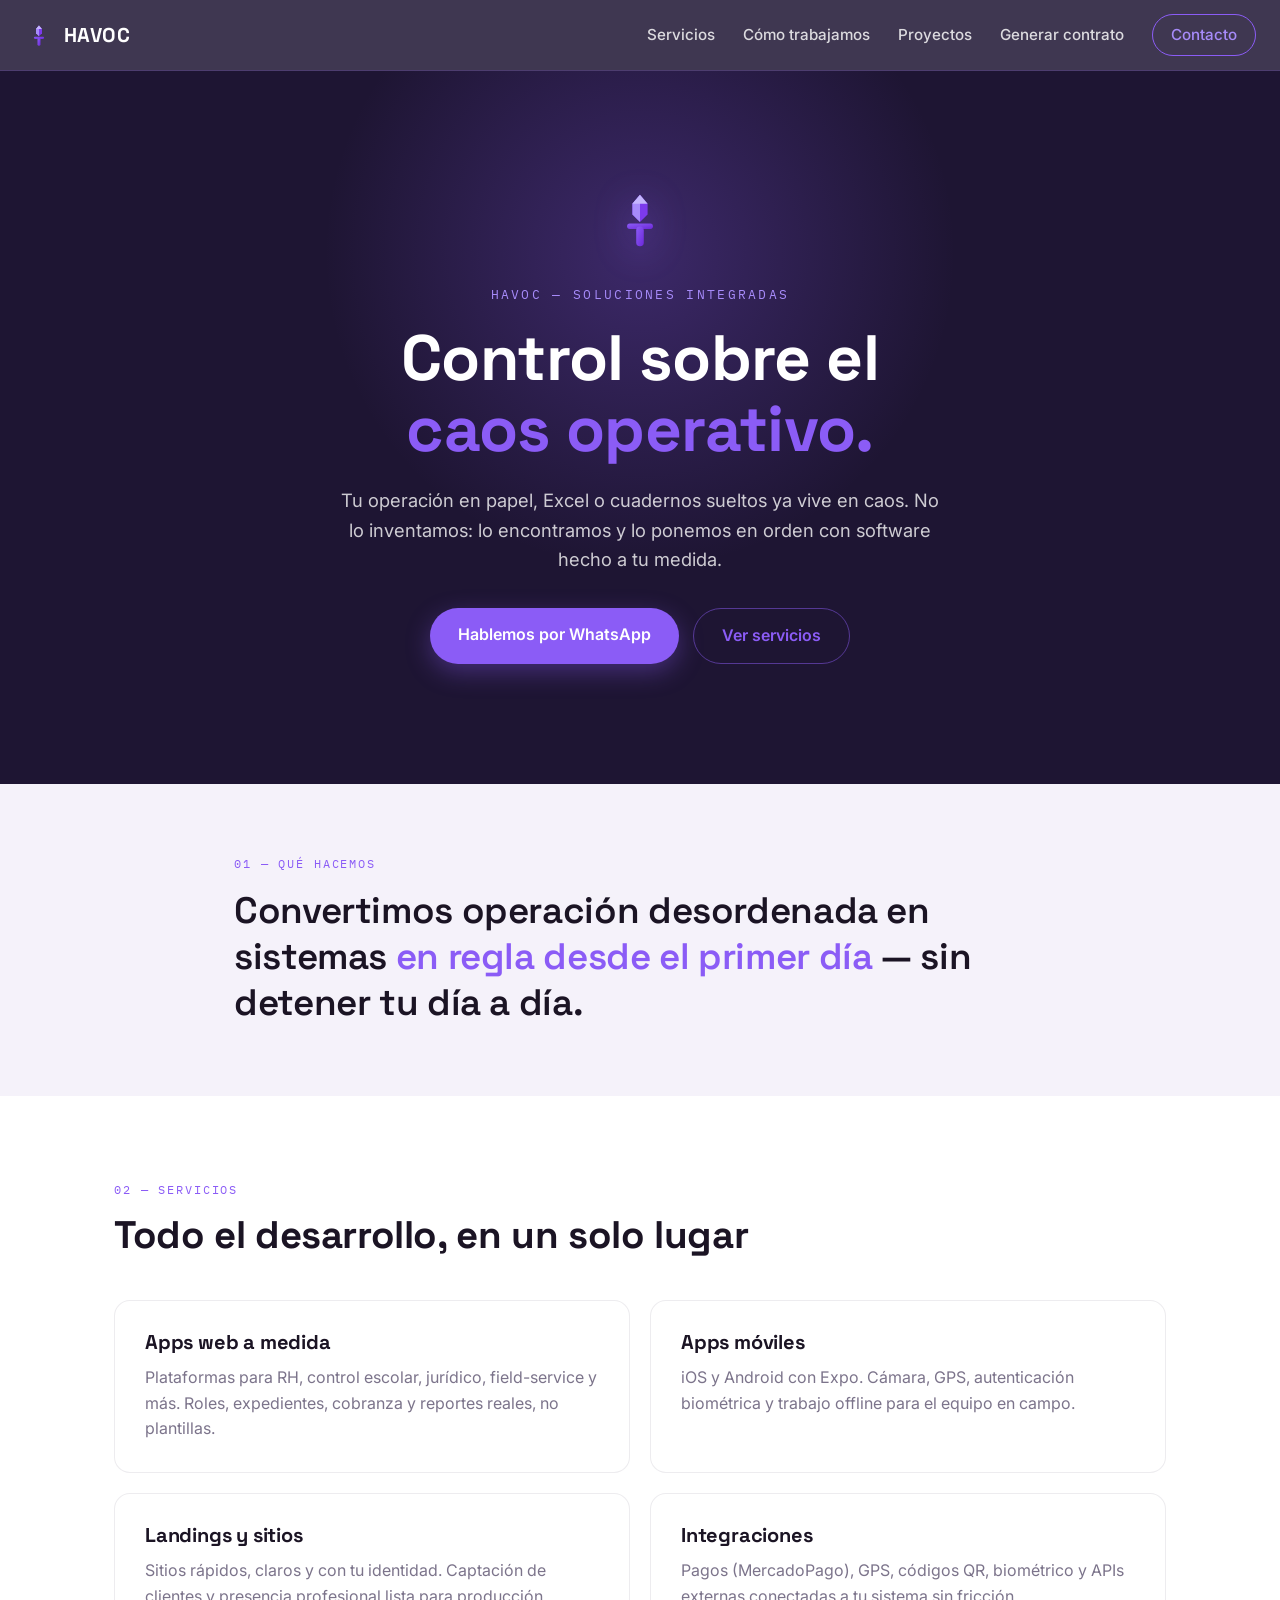
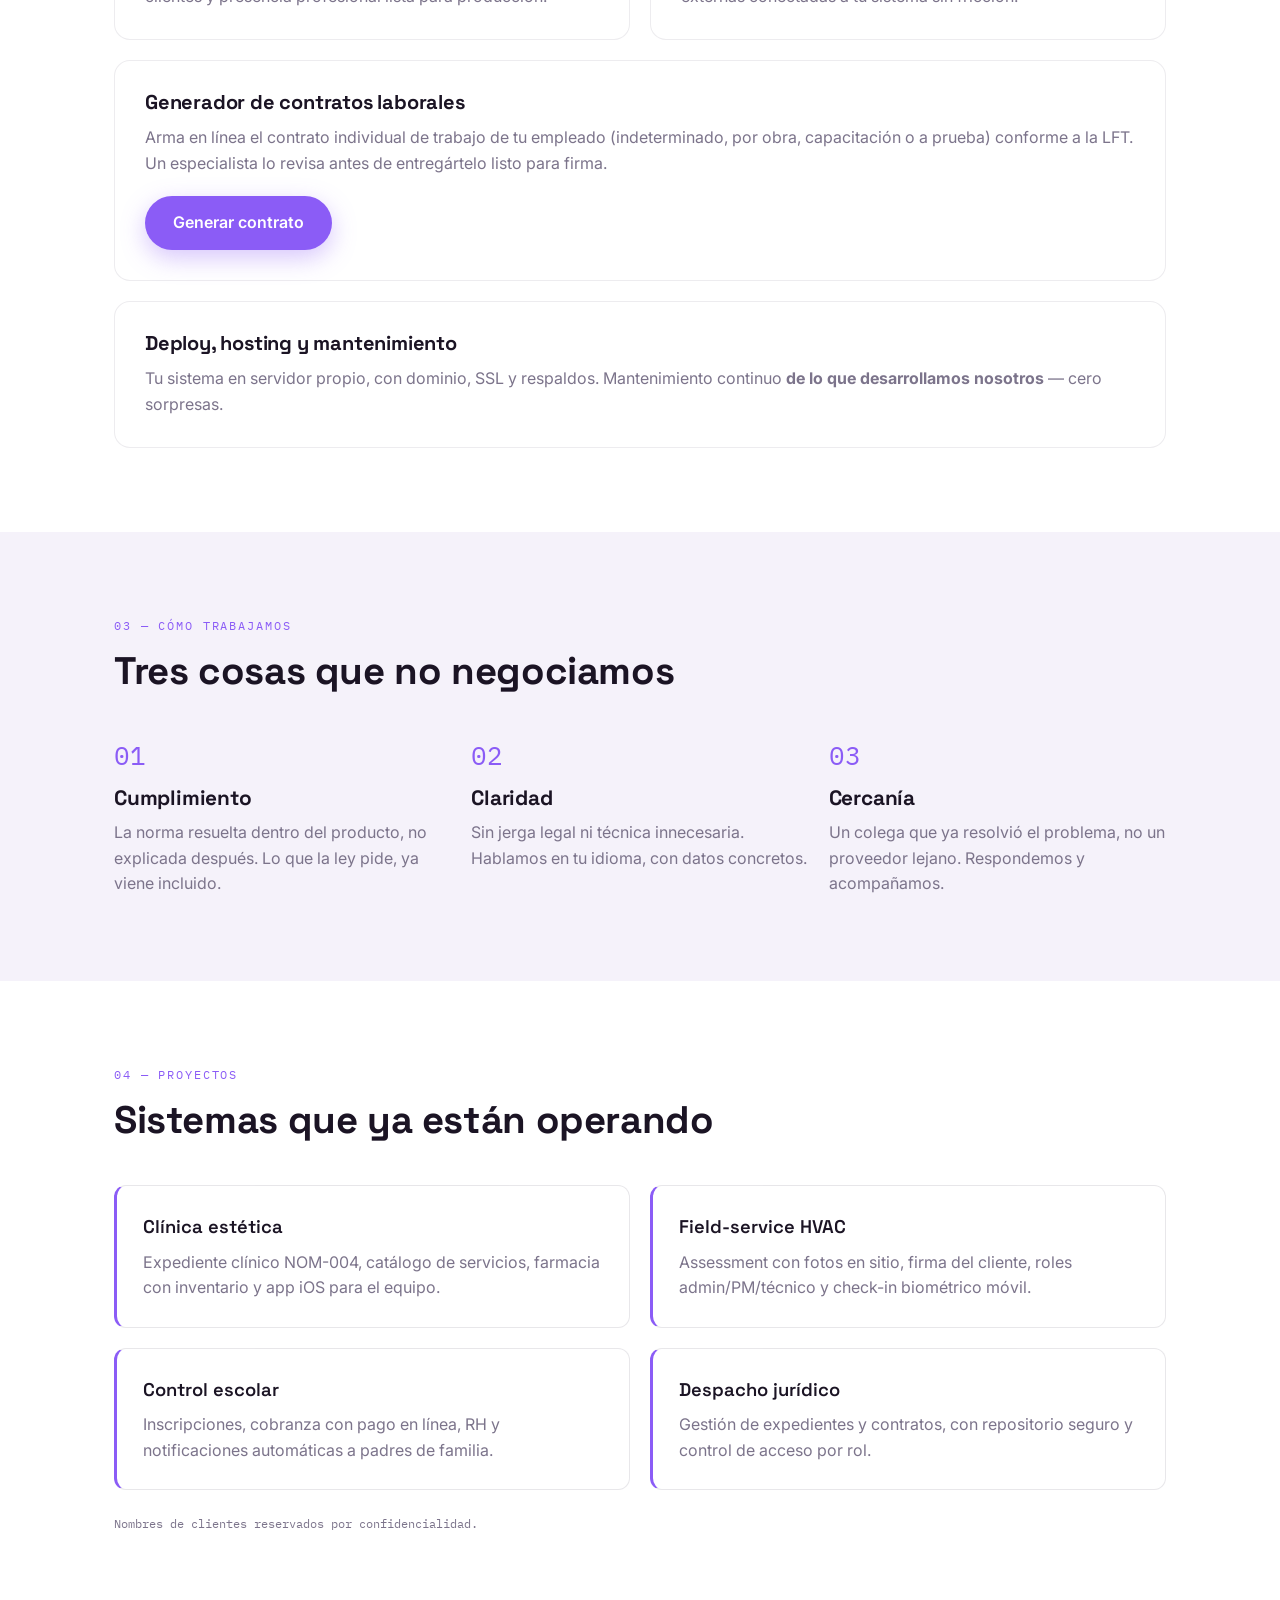
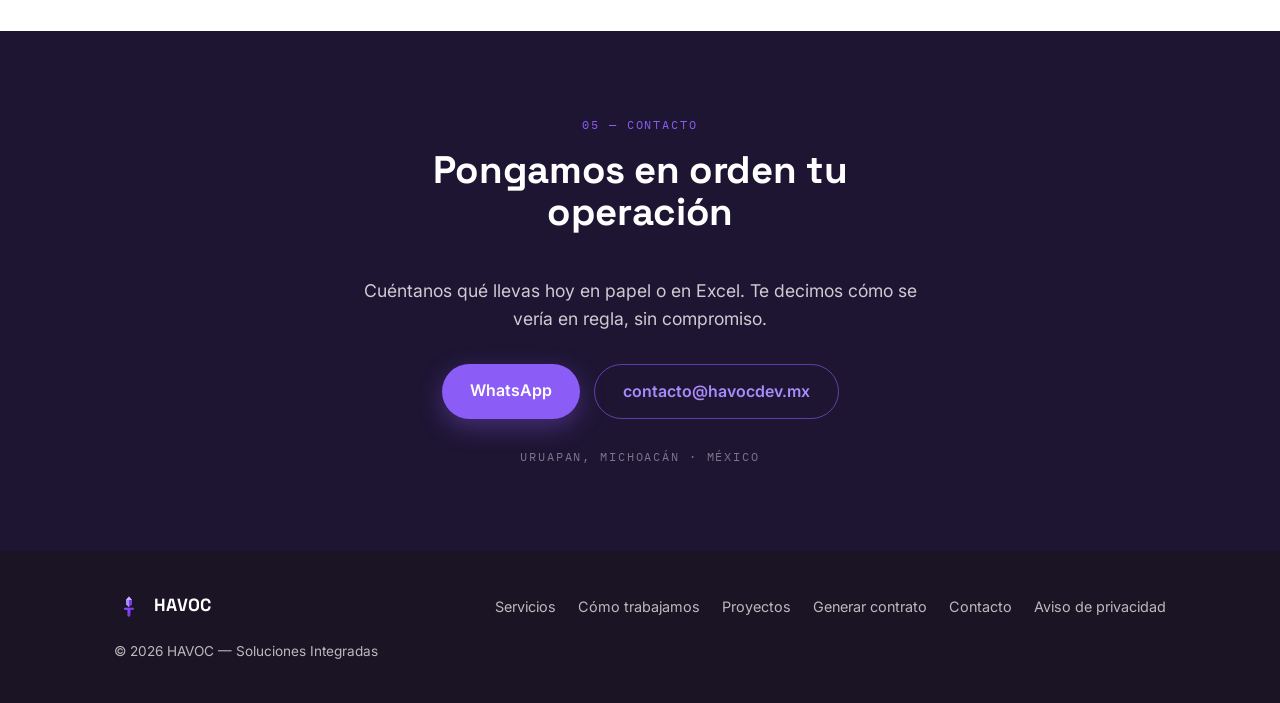
==== index.html @ ed895cab "Aviso de privacidad (borrador, sin publicar) Co-Authored-By: Claude Opus 5.5 <noreply@anthropic.com>" ====
<!DOCTYPE html>
<html lang="es">
<head>
  <meta charset="UTF-8">
  <meta name="viewport" content="width=device-width, initial-scale=1.0">
  <title>HAVOC — Soluciones Integradas | Desarrollo de software a medida</title>
  <meta name="description" content="HAVOC pone en orden tu operación: apps web y móviles a medida, integraciones y hosting. Control sobre el caos operativo. Uruapan, Michoacán.">

  <link rel="icon" type="image/svg+xml" href="favicon.svg">

  <!-- Open Graph / WhatsApp -->
  <meta property="og:type" content="website">
  <meta property="og:title" content="HAVOC — Soluciones Integradas">
  <meta property="og:description" content="Control sobre el caos operativo. Desarrollo de software a medida: web, móvil, integraciones y hosting.">
  <meta property="og:url" content="https://havocdev.mx">
  <meta property="og:image" content="https://havocdev.mx/og.png">
  <meta name="theme-color" content="#1E1533">

  <link rel="preconnect" href="https://fonts.googleapis.com">
  <link rel="preconnect" href="https://fonts.gstatic.com" crossorigin>
  <link href="https://fonts.googleapis.com/css2?family=Space+Grotesk:wght@600;700&family=Inter:wght@400;500;600;700&family=IBM+Plex+Mono:wght@400;500&display=swap" rel="stylesheet">

  <link rel="stylesheet" href="styles.css?v=2">
</head>
<body>

  <!-- baculo reutilizable -->
  <svg width="0" height="0" style="position:absolute" aria-hidden="true">
    <defs>
      <linearGradient id="g-shaft" x1="0" y1="0" x2="1" y2="1">
        <stop offset="0" stop-color="#8B5CF6"/>
        <stop offset="1" stop-color="#6D28D9"/>
      </linearGradient>
      <symbol id="baculo" viewBox="0 0 100 100">
        <polygon points="50,18 40,30 40,44 50,54 60,44 60,30" fill="#7C3AED"/>
        <polygon points="50,18 40,30 40,44 50,54" fill="#A78BFA"/>
        <polygon points="50,18 40,30 60,30" fill="#C4B5FD"/>
        <rect x="33" y="56" width="34" height="7" rx="3.5" fill="url(#g-shaft)"/>
        <rect x="45" y="60" width="10" height="26" rx="5" fill="url(#g-shaft)"/>
      </symbol>
    </defs>
  </svg>

  <header class="nav" id="top">
    <a class="brand" href="#top" aria-label="HAVOC inicio">
      <svg class="brand-mark" viewBox="0 0 100 100" aria-hidden="true"><use href="#baculo"/></svg>
      <span class="brand-name">HAVOC</span>
    </a>
    <nav class="nav-links" id="menu">
      <a href="#servicios">Servicios</a>
      <a href="#trabajo">Cómo trabajamos</a>
      <a href="#proyectos">Proyectos</a>
      <a href="/contratos/">Generar contrato</a>
      <a class="nav-cta" href="#contacto">Contacto</a>
    </nav>
    <button class="nav-toggle" aria-label="Abrir menú" aria-expanded="false" aria-controls="menu">
      <span></span><span></span><span></span>
    </button>
  </header>

  <main>

    <!-- HERO -->
    <section class="hero">
      <div class="hero-glow" aria-hidden="true"></div>
      <div class="hero-inner">
        <svg class="hero-mark" viewBox="0 0 100 100" aria-hidden="true"><use href="#baculo"/></svg>
        <p class="eyebrow">HAVOC — Soluciones Integradas</p>
        <h1>Control sobre el<br><span class="accent">caos operativo.</span></h1>
        <p class="lead">Tu operación en papel, Excel o cuadernos sueltos ya vive en caos.
          No lo inventamos: lo encontramos y lo ponemos en orden con software hecho a tu medida.</p>
        <div class="hero-actions">
          <a class="btn btn-primary" href="#contacto">Hablemos por WhatsApp</a>
          <a class="btn btn-ghost" href="#servicios">Ver servicios</a>
        </div>
      </div>
    </section>

    <!-- QUE HACEMOS / POSICIONAMIENTO -->
    <section class="band">
      <div class="wrap band-lead">
        <p class="mono-label">01 — Qué hacemos</p>
        <p class="big-statement">Convertimos operación desordenada en sistemas <span class="accent">en regla desde el primer día</span> — sin detener tu día a día.</p>
      </div>
    </section>

    <!-- SERVICIOS -->
    <section class="section" id="servicios">
      <div class="wrap">
        <p class="mono-label">02 — Servicios</p>
        <h2 class="section-title">Todo el desarrollo, en un solo lugar</h2>
        <div class="grid grid-services">

          <article class="card">
            <h3>Apps web a medida</h3>
            <p>Plataformas para RH, control escolar, jurídico, field-service y más. Roles, expedientes, cobranza y reportes reales, no plantillas.</p>
          </article>

          <article class="card">
            <h3>Apps móviles</h3>
            <p>iOS y Android con Expo. Cámara, GPS, autenticación biométrica y trabajo offline para el equipo en campo.</p>
          </article>

          <article class="card">
            <h3>Landings y sitios</h3>
            <p>Sitios rápidos, claros y con tu identidad. Captación de clientes y presencia profesional lista para producción.</p>
          </article>

          <article class="card">
            <h3>Integraciones</h3>
            <p>Pagos (MercadoPago), GPS, códigos QR, biométrico y APIs externas conectadas a tu sistema sin fricción.</p>
          </article>

          <article class="card card-wide">
            <h3>Generador de contratos laborales</h3>
            <p>Arma en línea el contrato individual de trabajo de tu empleado (indeterminado, por obra, capacitación o a prueba) conforme a la LFT. Un especialista lo revisa antes de entregártelo listo para firma.</p>
            <a class="btn btn-primary card-btn" href="/contratos/">Generar contrato</a>
          </article>

          <article class="card card-wide">
            <h3>Deploy, hosting y mantenimiento</h3>
            <p>Tu sistema en servidor propio, con dominio, SSL y respaldos. Mantenimiento continuo <strong>de lo que desarrollamos nosotros</strong> — cero sorpresas.</p>
          </article>

        </div>
      </div>
    </section>

    <!-- COMO TRABAJAMOS -->
    <section class="section section-alt" id="trabajo">
      <div class="wrap">
        <p class="mono-label">03 — Cómo trabajamos</p>
        <h2 class="section-title">Tres cosas que no negociamos</h2>
        <div class="grid grid-values">

          <div class="value">
            <span class="value-num">01</span>
            <h3>Cumplimiento</h3>
            <p>La norma resuelta dentro del producto, no explicada después. Lo que la ley pide, ya viene incluido.</p>
          </div>

          <div class="value">
            <span class="value-num">02</span>
            <h3>Claridad</h3>
            <p>Sin jerga legal ni técnica innecesaria. Hablamos en tu idioma, con datos concretos.</p>
          </div>

          <div class="value">
            <span class="value-num">03</span>
            <h3>Cercanía</h3>
            <p>Un colega que ya resolvió el problema, no un proveedor lejano. Respondemos y acompañamos.</p>
          </div>

        </div>
      </div>
    </section>

    <!-- PROYECTOS -->
    <section class="section" id="proyectos">
      <div class="wrap">
        <p class="mono-label">04 — Proyectos</p>
        <h2 class="section-title">Sistemas que ya están operando</h2>
        <div class="grid grid-projects">

          <article class="project">
            <p class="project-sector">Clínica estética</p>
            <p class="project-desc">Expediente clínico NOM-004, catálogo de servicios, farmacia con inventario y app iOS para el equipo.</p>
          </article>

          <article class="project">
            <p class="project-sector">Field-service HVAC</p>
            <p class="project-desc">Assessment con fotos en sitio, firma del cliente, roles admin/PM/técnico y check-in biométrico móvil.</p>
          </article>

          <article class="project">
            <p class="project-sector">Control escolar</p>
            <p class="project-desc">Inscripciones, cobranza con pago en línea, RH y notificaciones automáticas a padres de familia.</p>
          </article>

          <article class="project">
            <p class="project-sector">Despacho jurídico</p>
            <p class="project-desc">Gestión de expedientes y contratos, con repositorio seguro y control de acceso por rol.</p>
          </article>

        </div>
        <p class="projects-note">Nombres de clientes reservados por confidencialidad.</p>
      </div>
    </section>

    <!-- CONTACTO -->
    <section class="section section-contact" id="contacto">
      <div class="wrap contact-inner">
        <p class="mono-label">05 — Contacto</p>
        <h2 class="section-title">Pongamos en orden tu operación</h2>
        <p class="contact-lead">Cuéntanos qué llevas hoy en papel o en Excel. Te decimos cómo se vería en regla, sin compromiso.</p>
        <div class="contact-actions">
          <a class="btn btn-primary" href="https://wa.me/524521741368?text=Hola%20HAVOC%2C%20quiero%20informaci%C3%B3n%20sobre%20un%20desarrollo" target="_blank" rel="noopener">WhatsApp</a>
          <a class="btn btn-ghost" href="mailto:contacto@havocdev.mx">contacto@havocdev.mx</a>
        </div>
        <p class="contact-loc mono-label">Uruapan, Michoacán · México</p>
      </div>
    </section>

  </main>

  <footer class="footer">
    <div class="wrap footer-inner">
      <a class="brand" href="#top" aria-label="HAVOC inicio">
        <svg class="brand-mark" viewBox="0 0 100 100" aria-hidden="true"><use href="#baculo"/></svg>
        <span class="brand-name">HAVOC</span>
      </a>
      <nav class="footer-links">
        <a href="#servicios">Servicios</a>
        <a href="#trabajo">Cómo trabajamos</a>
        <a href="#proyectos">Proyectos</a>
        <a href="/contratos/">Generar contrato</a>
        <a href="#contacto">Contacto</a>
        <a href="aviso-privacidad.html">Aviso de privacidad</a>
      </nav>
      <p class="footer-legal">© 2026 HAVOC — Soluciones Integradas</p>
    </div>
  </footer>

  <script src="main.js"></script>
</body>
</html>
---- styles.css ----
/* HAVOC landing — paleta y tipos del manual de marca v2 */
:root {
  --ciruela: #1E1533;
  --violeta: #8B5CF6;
  --violeta-hi: #A78BFA;
  --violeta-deep: #5B21B6;
  --tinta: #1B1424;
  --gris: #7C748B;
  --niebla: #F5F2FA;
  --blanco: #FFFFFF;
  --max: 1100px;
}

* { box-sizing: border-box; }

html { scroll-behavior: smooth; }

body {
  margin: 0;
  font-family: "Inter", system-ui, sans-serif;
  color: var(--tinta);
  background: var(--blanco);
  line-height: 1.6;
  -webkit-font-smoothing: antialiased;
}

h1, h2, h3, .brand-name {
  font-family: "Space Grotesk", "Inter", sans-serif;
  font-weight: 700;
  line-height: 1.1;
  letter-spacing: -0.01em;
}

.accent { color: var(--violeta); }

.wrap { max-width: var(--max); margin: 0 auto; padding: 0 24px; }

.mono-label {
  font-family: "IBM Plex Mono", monospace;
  font-size: 0.78rem;
  letter-spacing: 0.15em;
  text-transform: uppercase;
  color: var(--violeta);
  margin: 0 0 14px;
}

/* ---------- NAV ---------- */
.nav {
  position: sticky;
  top: 0;
  z-index: 50;
  display: flex;
  align-items: center;
  justify-content: space-between;
  padding: 14px 24px;
  background: rgba(30, 21, 51, 0.85);
  backdrop-filter: blur(10px);
  border-bottom: 1px solid rgba(139, 92, 246, 0.18);
}
.brand { display: flex; align-items: center; gap: 10px; text-decoration: none; }
.brand-mark { width: 30px; height: 30px; }
.brand-name { color: var(--blanco); font-size: 1.25rem; letter-spacing: 0.02em; }

.nav-links { display: flex; align-items: center; gap: 28px; }
.nav-links a {
  color: rgba(255, 255, 255, 0.82);
  text-decoration: none;
  font-size: 0.95rem;
  font-weight: 500;
  transition: color 0.15s;
}
.nav-links a:hover { color: var(--blanco); }
.nav-cta {
  padding: 8px 18px;
  border: 1px solid var(--violeta);
  border-radius: 999px;
  color: var(--violeta-hi) !important;
}
.nav-cta:hover { background: var(--violeta); color: var(--blanco) !important; }

.nav-toggle {
  display: none;
  flex-direction: column;
  gap: 5px;
  background: none;
  border: 0;
  cursor: pointer;
  padding: 6px;
}
.nav-toggle span {
  width: 24px; height: 2px;
  background: var(--blanco);
  transition: transform 0.2s, opacity 0.2s;
}

/* ---------- BUTTONS ---------- */
.btn {
  display: inline-block;
  padding: 14px 28px;
  border-radius: 999px;
  font-weight: 600;
  font-size: 1rem;
  text-decoration: none;
  transition: transform 0.15s, box-shadow 0.15s, background 0.15s;
}
.btn-primary {
  background: var(--violeta);
  color: var(--blanco);
  box-shadow: 0 8px 24px rgba(139, 92, 246, 0.35);
}
.btn-primary:hover { background: var(--violeta-deep); transform: translateY(-2px); }
.btn-ghost {
  border: 1px solid rgba(139, 92, 246, 0.5);
  color: var(--violeta);
}
.btn-ghost:hover { background: rgba(139, 92, 246, 0.08); }

/* ---------- HERO ---------- */
.hero {
  position: relative;
  background: var(--ciruela);
  color: var(--blanco);
  overflow: hidden;
  padding: 110px 24px 120px;
}
.hero-glow {
  position: absolute;
  top: -25%; left: 50%;
  width: 720px; height: 720px;
  transform: translateX(-50%);
  background: radial-gradient(circle, rgba(139, 92, 246, 0.28), transparent 62%);
  pointer-events: none;
}
.hero-inner { position: relative; max-width: 760px; margin: 0 auto; text-align: center; }
.hero-mark { width: 76px; height: 76px; margin-bottom: 20px; filter: drop-shadow(0 6px 18px rgba(139,92,246,0.4)); }
.eyebrow {
  font-family: "IBM Plex Mono", monospace;
  letter-spacing: 0.18em;
  text-transform: uppercase;
  font-size: 0.8rem;
  color: var(--violeta-hi);
  margin: 0 0 18px;
}
.hero h1 { font-size: clamp(2.4rem, 6vw, 4rem); margin: 0 0 22px; }
.lead { font-size: 1.15rem; color: rgba(255, 255, 255, 0.78); max-width: 600px; margin: 0 auto 34px; }
.hero-actions { display: flex; gap: 14px; justify-content: center; flex-wrap: wrap; }

/* ---------- BAND (statement) ---------- */
.band { background: var(--niebla); padding: 70px 0; }
.band-lead { max-width: 860px; }
.big-statement {
  font-family: "Space Grotesk", sans-serif;
  font-weight: 600;
  font-size: clamp(1.5rem, 3.5vw, 2.3rem);
  line-height: 1.25;
  letter-spacing: -0.01em;
  margin: 0;
}

/* ---------- SECTIONS ---------- */
.section { padding: 84px 0; }
.section-alt { background: var(--niebla); }
.section-title { font-size: clamp(1.7rem, 3.5vw, 2.4rem); margin: 0 0 44px; }

.grid { display: grid; gap: 20px; }
.grid-services { grid-template-columns: repeat(2, 1fr); }
.grid-values { grid-template-columns: repeat(3, 1fr); }
.grid-projects { grid-template-columns: repeat(2, 1fr); }

/* cards servicios */
.card {
  background: var(--blanco);
  border: 1px solid rgba(30, 21, 51, 0.08);
  border-radius: 16px;
  padding: 30px;
  transition: transform 0.18s, box-shadow 0.18s, border-color 0.18s;
}
.card:hover {
  transform: translateY(-4px);
  box-shadow: 0 16px 40px rgba(30, 21, 51, 0.1);
  border-color: rgba(139, 92, 246, 0.4);
}
.card h3 { font-size: 1.25rem; margin: 0 0 12px; }
.card p { margin: 0; color: var(--gris); }
.card-wide { grid-column: 1 / -1; }
.card-btn { margin-top: 20px; }
.section-alt .card { background: var(--blanco); }

/* valores */
.value { }
.value-num {
  font-family: "IBM Plex Mono", monospace;
  font-size: 1.6rem;
  color: var(--violeta);
  display: block;
  margin-bottom: 10px;
}
.value h3 { font-size: 1.3rem; margin: 0 0 10px; }
.value p { margin: 0; color: var(--gris); }

/* proyectos */
.project {
  border: 1px solid rgba(30, 21, 51, 0.1);
  border-left: 3px solid var(--violeta);
  border-radius: 12px;
  padding: 26px;
  background: var(--blanco);
}
.project-sector {
  font-family: "Space Grotesk", sans-serif;
  font-weight: 600;
  font-size: 1.15rem;
  margin: 0 0 8px;
}
.project-desc { margin: 0; color: var(--gris); }
.projects-note {
  font-family: "IBM Plex Mono", monospace;
  font-size: 0.78rem;
  color: var(--gris);
  margin-top: 24px;
}

/* ---------- CONTACTO ---------- */
.section-contact { background: var(--ciruela); color: var(--blanco); text-align: center; }
.contact-inner { max-width: 640px; }
.section-contact .section-title { color: var(--blanco); }
.contact-lead { color: rgba(255, 255, 255, 0.78); font-size: 1.1rem; margin: 0 0 30px; }
.contact-actions { display: flex; gap: 14px; justify-content: center; flex-wrap: wrap; margin-bottom: 28px; }
.section-contact .btn-ghost { color: var(--violeta-hi); border-color: rgba(139,92,246,0.6); }
.contact-loc { color: var(--gris); margin: 0; }

/* ---------- FOOTER ---------- */
.footer { background: var(--tinta); color: rgba(255,255,255,0.7); padding: 40px 0; }
.footer-inner { display: flex; align-items: center; justify-content: space-between; gap: 20px; flex-wrap: wrap; }
.footer .brand-name { font-size: 1.1rem; }
.footer-links { display: flex; gap: 22px; flex-wrap: wrap; }
.footer-links a { color: rgba(255,255,255,0.7); text-decoration: none; font-size: 0.9rem; }
.footer-links a:hover { color: var(--blanco); }
.footer-legal { font-size: 0.85rem; margin: 0; }

/* ---------- RESPONSIVE ---------- */
@media (max-width: 760px) {
  .nav-toggle { display: flex; }
  .nav-links {
    position: absolute;
    top: 100%; left: 0; right: 0;
    flex-direction: column;
    align-items: flex-start;
    gap: 4px;
    padding: 16px 24px 24px;
    background: var(--ciruela);
    border-bottom: 1px solid rgba(139, 92, 246, 0.18);
    display: none;
  }
  .nav-links.open { display: flex; }
  .nav-links a { padding: 10px 0; width: 100%; }
  .nav-cta { display: inline-block; margin-top: 6px; }

  .grid-services, .grid-values, .grid-projects { grid-template-columns: 1fr; }
  .card-wide { grid-column: auto; }
  .footer-inner { flex-direction: column; align-items: flex-start; }
}
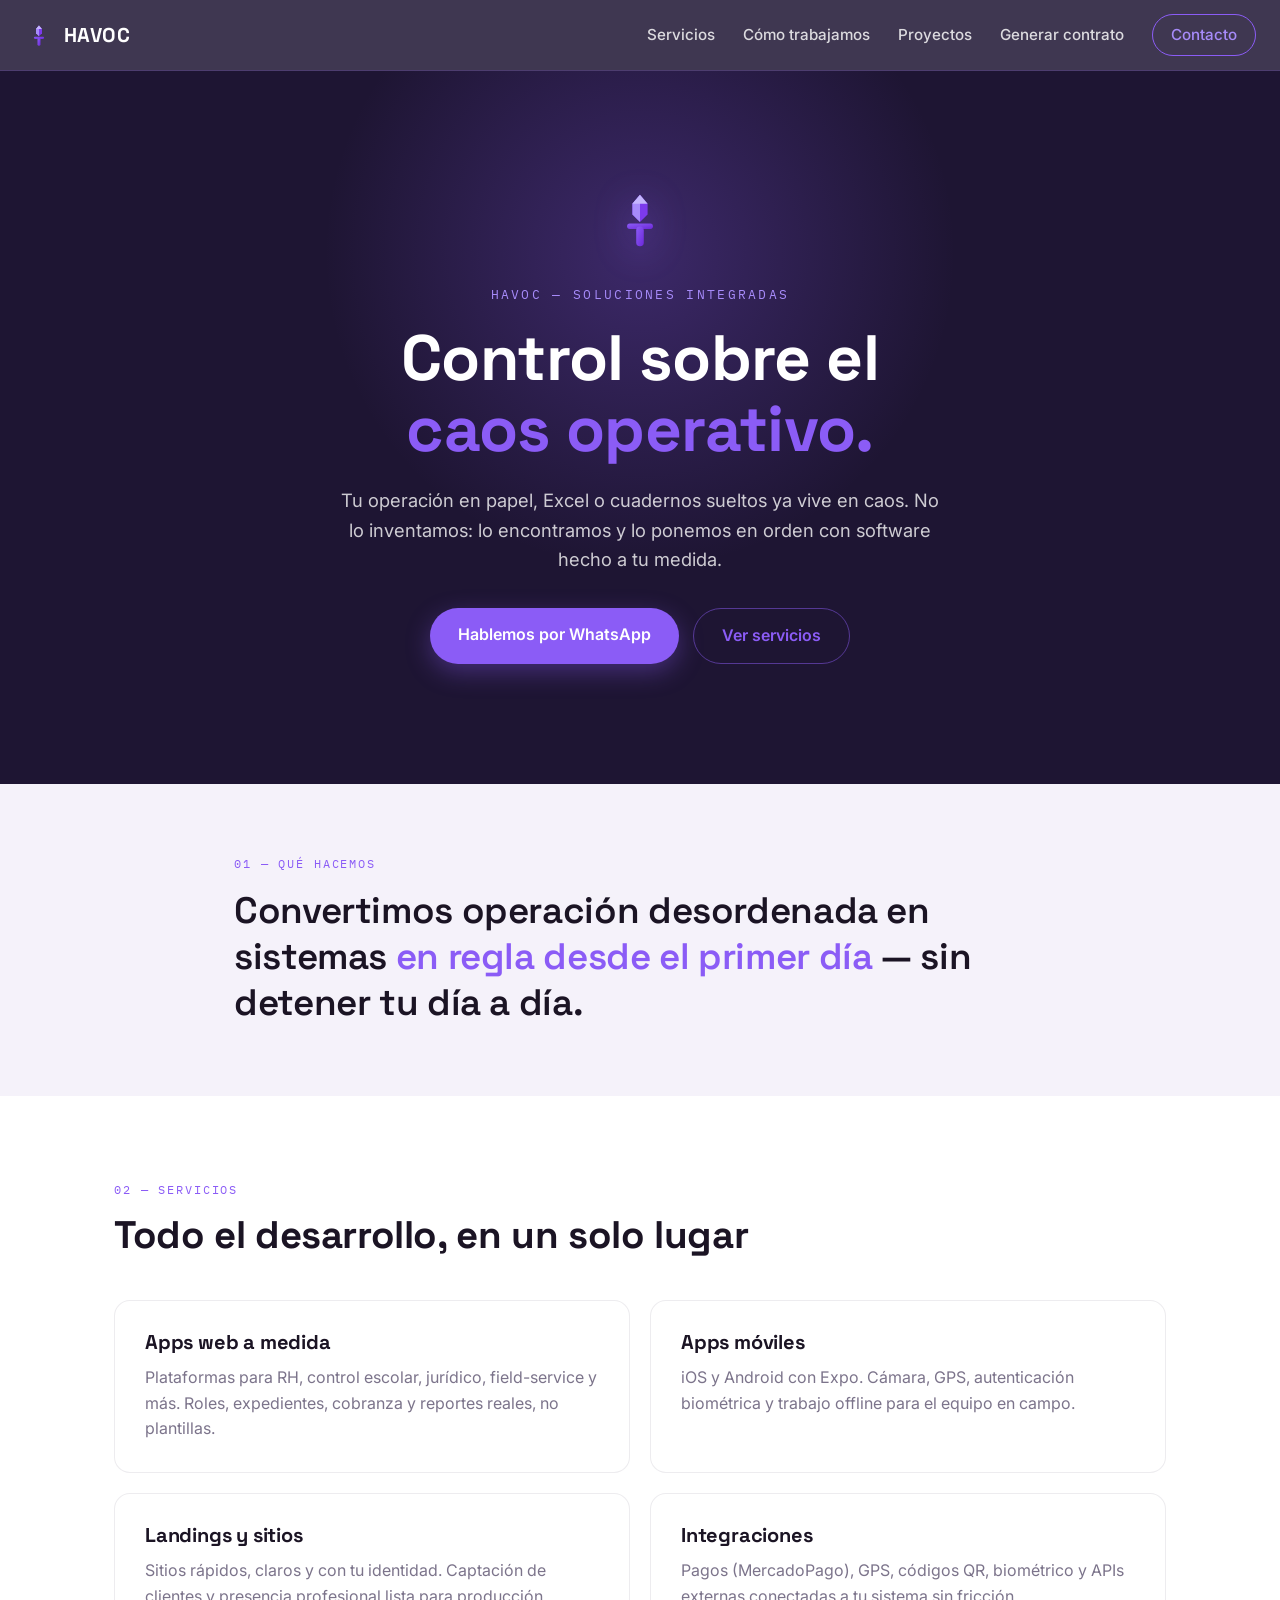
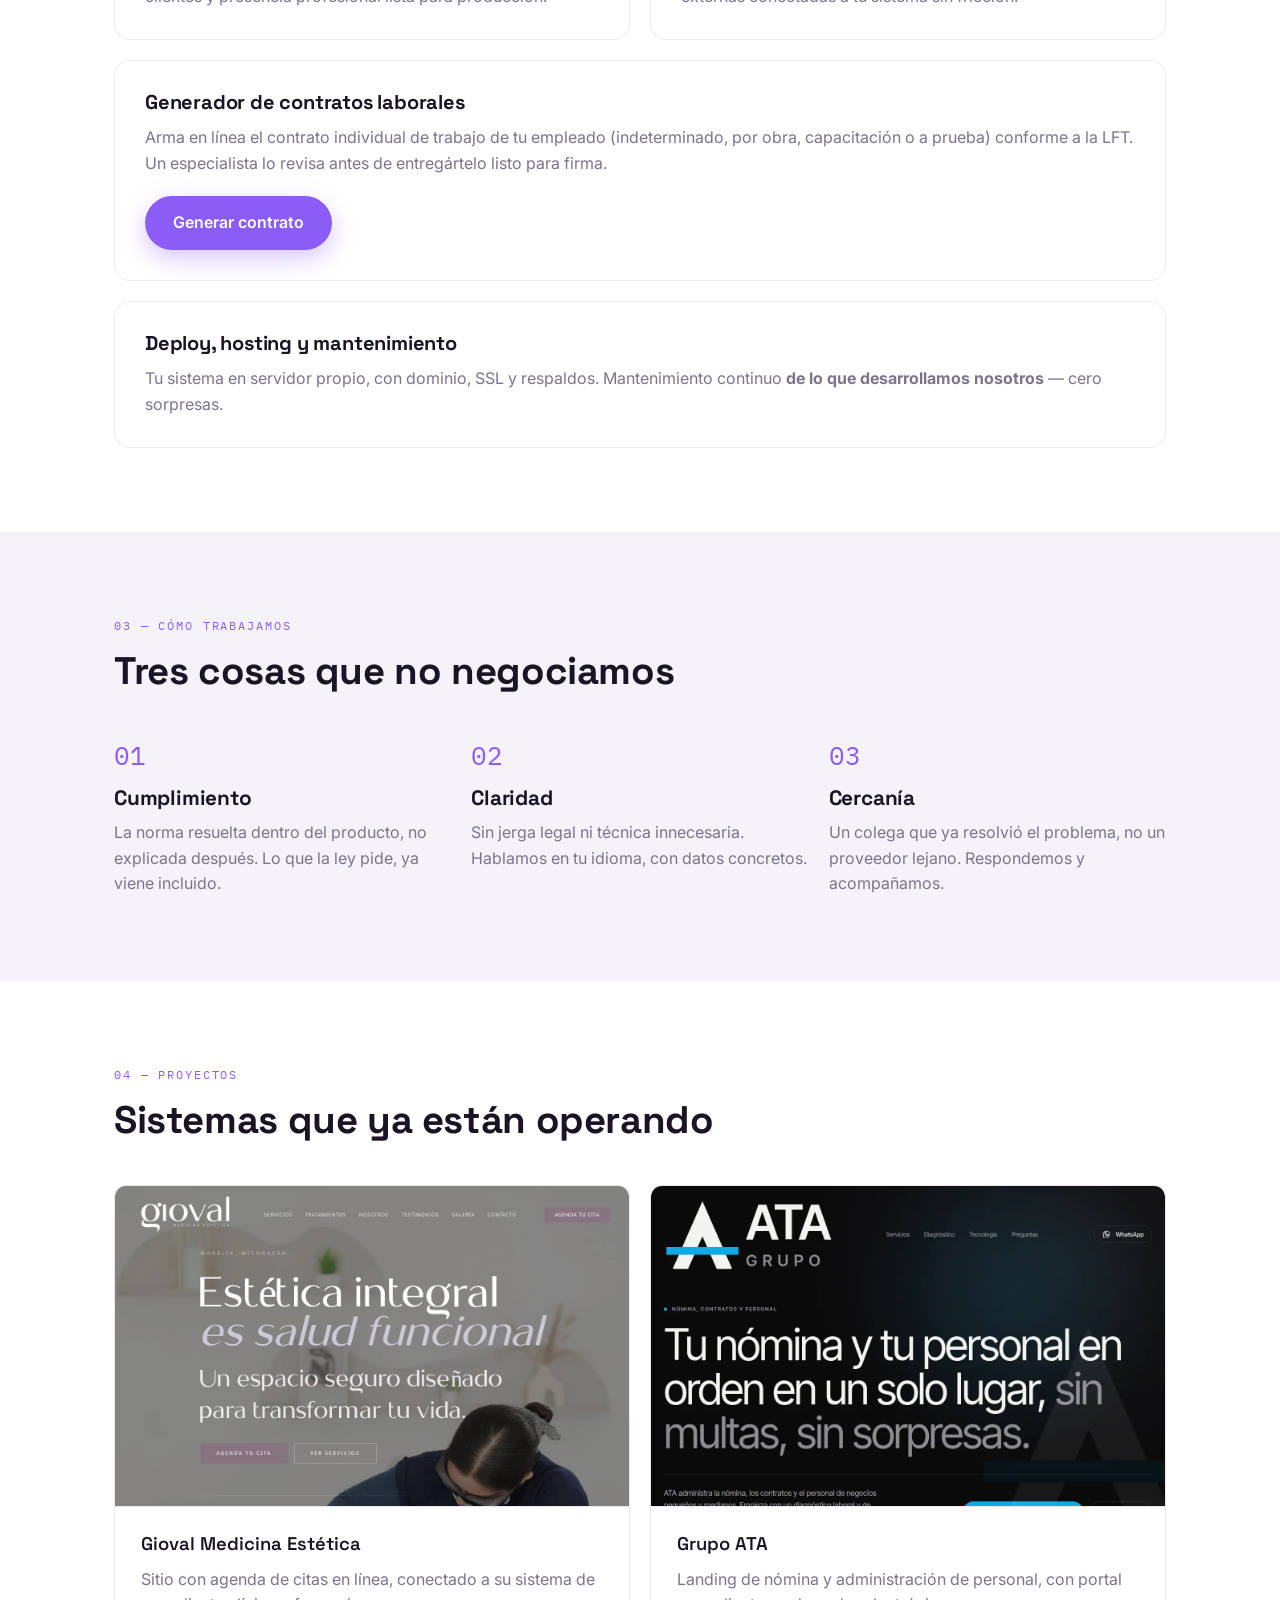
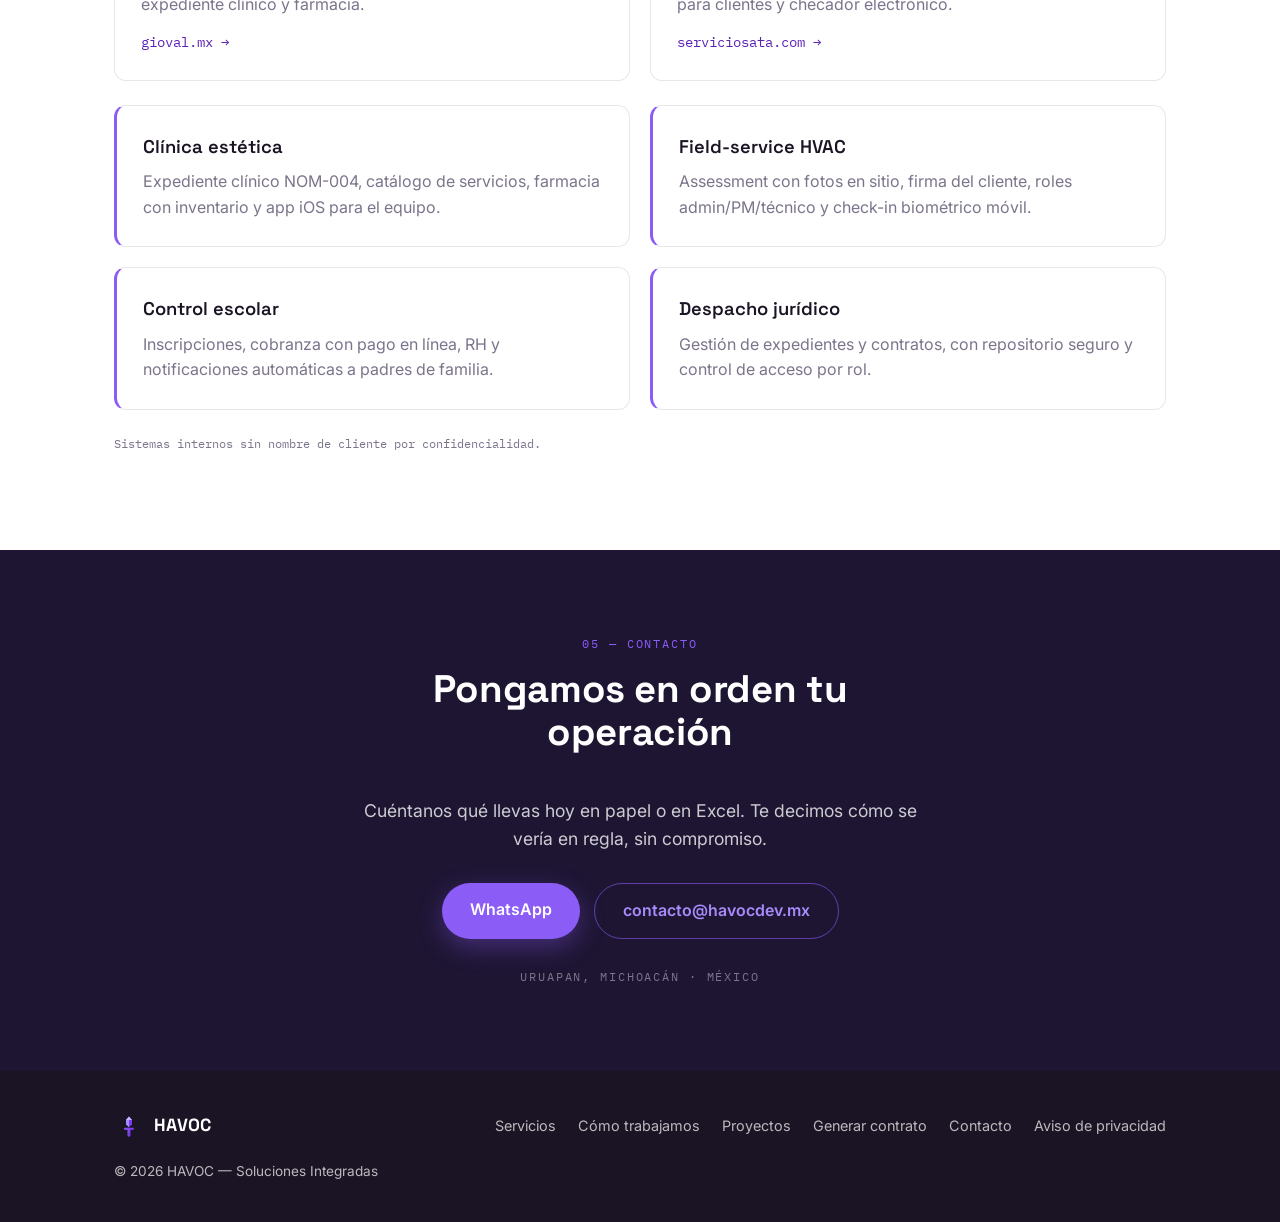
==== commit 907aa75a: "Proyectos: sitios publicados de Gioval y Grupo ATA con captura y enlace Co-Authored-By: Claude Opus " ====
--- a/index.html
+++ b/index.html
@@ -160,6 +160,26 @@
       <div class="wrap">
         <p class="mono-label">04 — Proyectos</p>
         <h2 class="section-title">Sistemas que ya están operando</h2>
+
+        <div class="grid grid-projects grid-sites">
+          <a class="site" href="https://gioval.mx" target="_blank" rel="noopener">
+            <img src="assets/proyectos/gioval.webp" alt="Portada del sitio de Gioval Medicina Estética" width="1280" height="800" loading="lazy">
+            <span class="site-body">
+              <span class="project-sector">Gioval Medicina Estética</span>
+              <span class="project-desc">Sitio con agenda de citas en línea, conectado a su sistema de expediente clínico y farmacia.</span>
+              <span class="site-link">gioval.mx →</span>
+            </span>
+          </a>
+          <a class="site" href="https://serviciosata.com" target="_blank" rel="noopener">
+            <img src="assets/proyectos/ata.webp" alt="Portada del sitio de Grupo ATA" width="1280" height="800" loading="lazy">
+            <span class="site-body">
+              <span class="project-sector">Grupo ATA</span>
+              <span class="project-desc">Landing de nómina y administración de personal, con portal para clientes y checador electrónico.</span>
+              <span class="site-link">serviciosata.com →</span>
+            </span>
+          </a>
+        </div>
+
         <div class="grid grid-projects">
 
           <article class="project">
@@ -183,7 +203,7 @@
           </article>
 
         </div>
-        <p class="projects-note">Nombres de clientes reservados por confidencialidad.</p>
+        <p class="projects-note">Sistemas internos sin nombre de cliente por confidencialidad.</p>
       </div>
     </section>
 
@@ -194,7 +214,7 @@
         <h2 class="section-title">Pongamos en orden tu operación</h2>
         <p class="contact-lead">Cuéntanos qué llevas hoy en papel o en Excel. Te decimos cómo se vería en regla, sin compromiso.</p>
         <div class="contact-actions">
-          <a class="btn btn-primary" href="https://wa.me/524521741368?text=Hola%20HAVOC%2C%20quiero%20informaci%C3%B3n%20sobre%20un%20desarrollo" target="_blank" rel="noopener">WhatsApp</a>
+          <a class="btn btn-primary" href="https://wa.me/524521741567?text=Hola%20HAVOC%2C%20quiero%20informaci%C3%B3n%20sobre%20un%20desarrollo" target="_blank" rel="noopener">WhatsApp</a>
           <a class="btn btn-ghost" href="mailto:contacto@havocdev.mx">contacto@havocdev.mx</a>
         </div>
         <p class="contact-loc mono-label">Uruapan, Michoacán · México</p>
--- a/styles.css
+++ b/styles.css
@@ -213,6 +213,28 @@
   margin: 0 0 8px;
 }
 .project-desc { margin: 0; color: var(--gris); }
+.grid-sites { margin-bottom: 24px; }
+.site {
+  display: flex;
+  flex-direction: column;
+  border: 1px solid rgba(30, 21, 51, 0.1);
+  border-radius: 12px;
+  overflow: hidden;
+  background: var(--blanco);
+  color: inherit;
+  text-decoration: none;
+  transition: border-color .2s, transform .2s;
+}
+.site:hover { border-color: var(--violeta); transform: translateY(-2px); }
+.site img { display: block; width: 100%; height: auto; aspect-ratio: 16 / 10; object-fit: cover; border-bottom: 1px solid rgba(30, 21, 51, 0.1); }
+.site-body { display: flex; flex-direction: column; padding: 22px 26px 26px; }
+.site .project-sector, .site .project-desc { display: block; }
+.site-link {
+  margin-top: 14px;
+  font-family: "IBM Plex Mono", monospace;
+  font-size: 0.85rem;
+  color: var(--violeta-deep);
+}
 .projects-note {
   font-family: "IBM Plex Mono", monospace;
   font-size: 0.78rem;
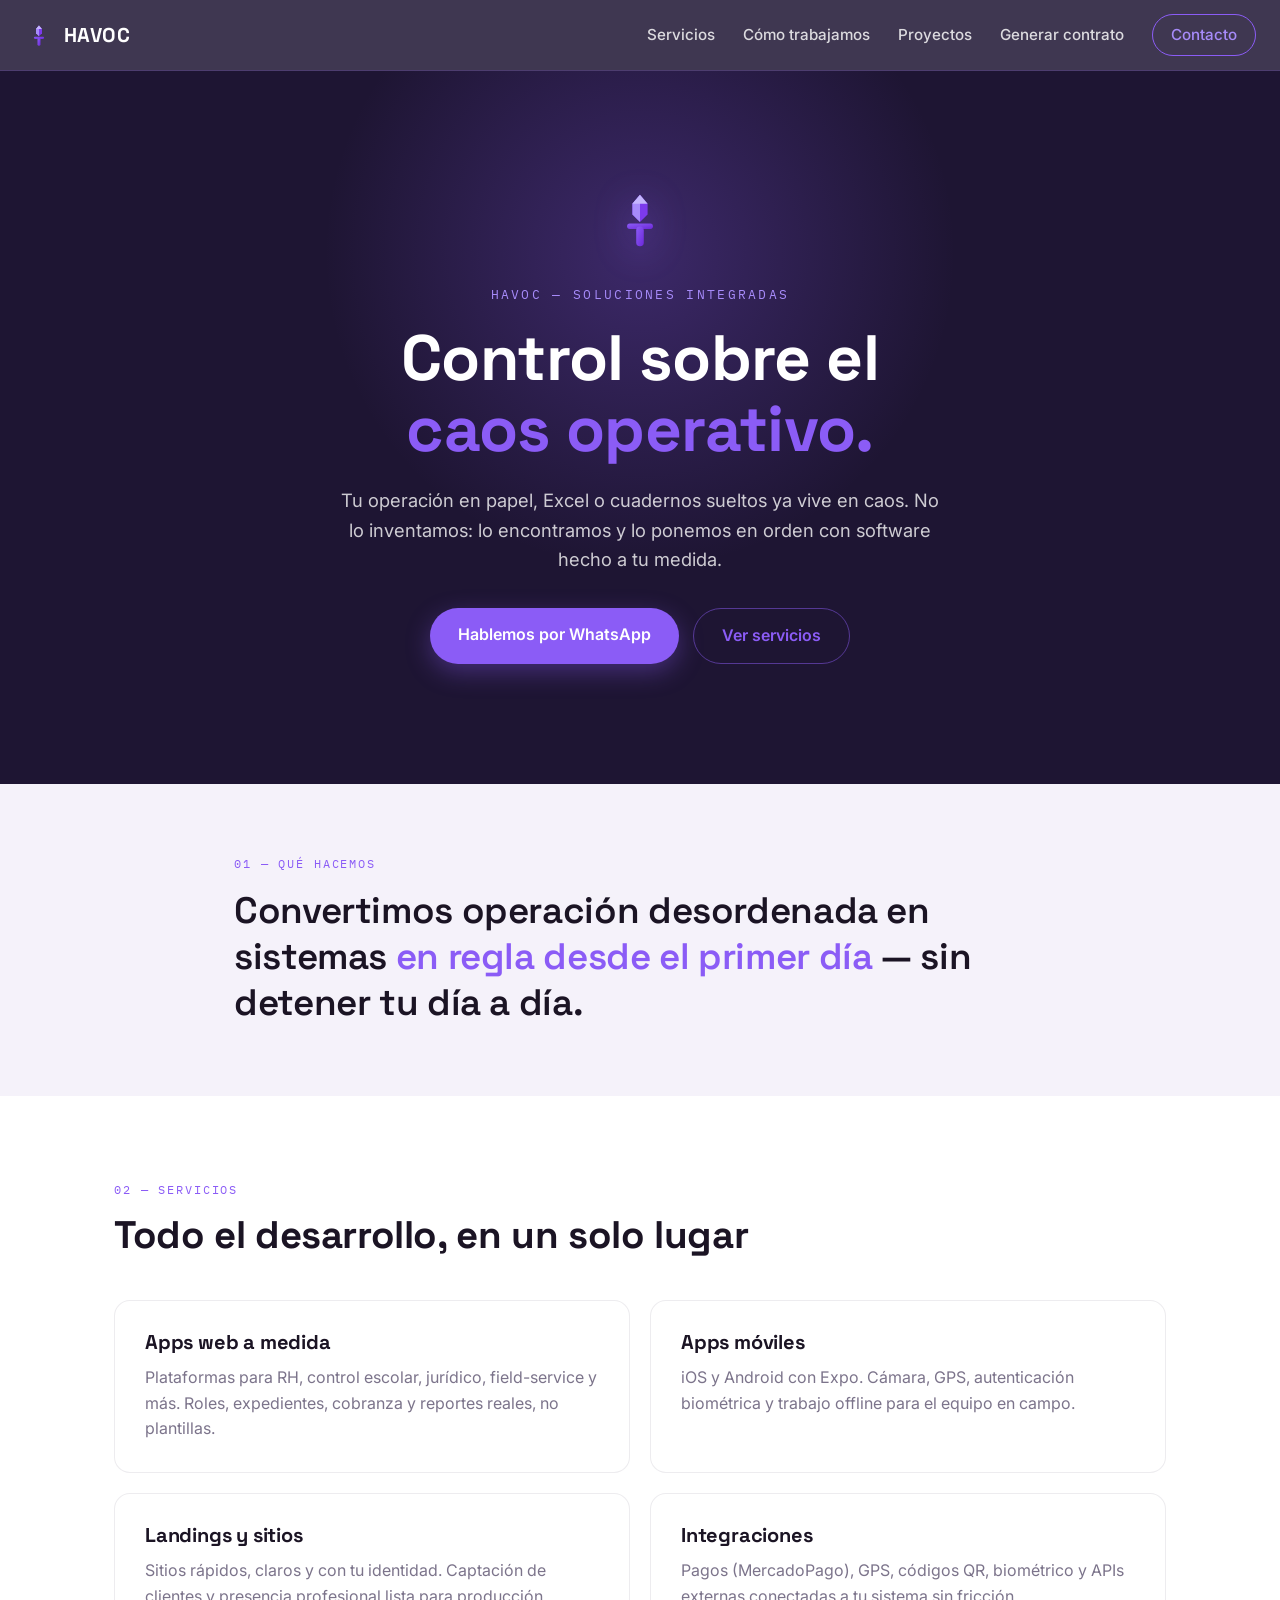
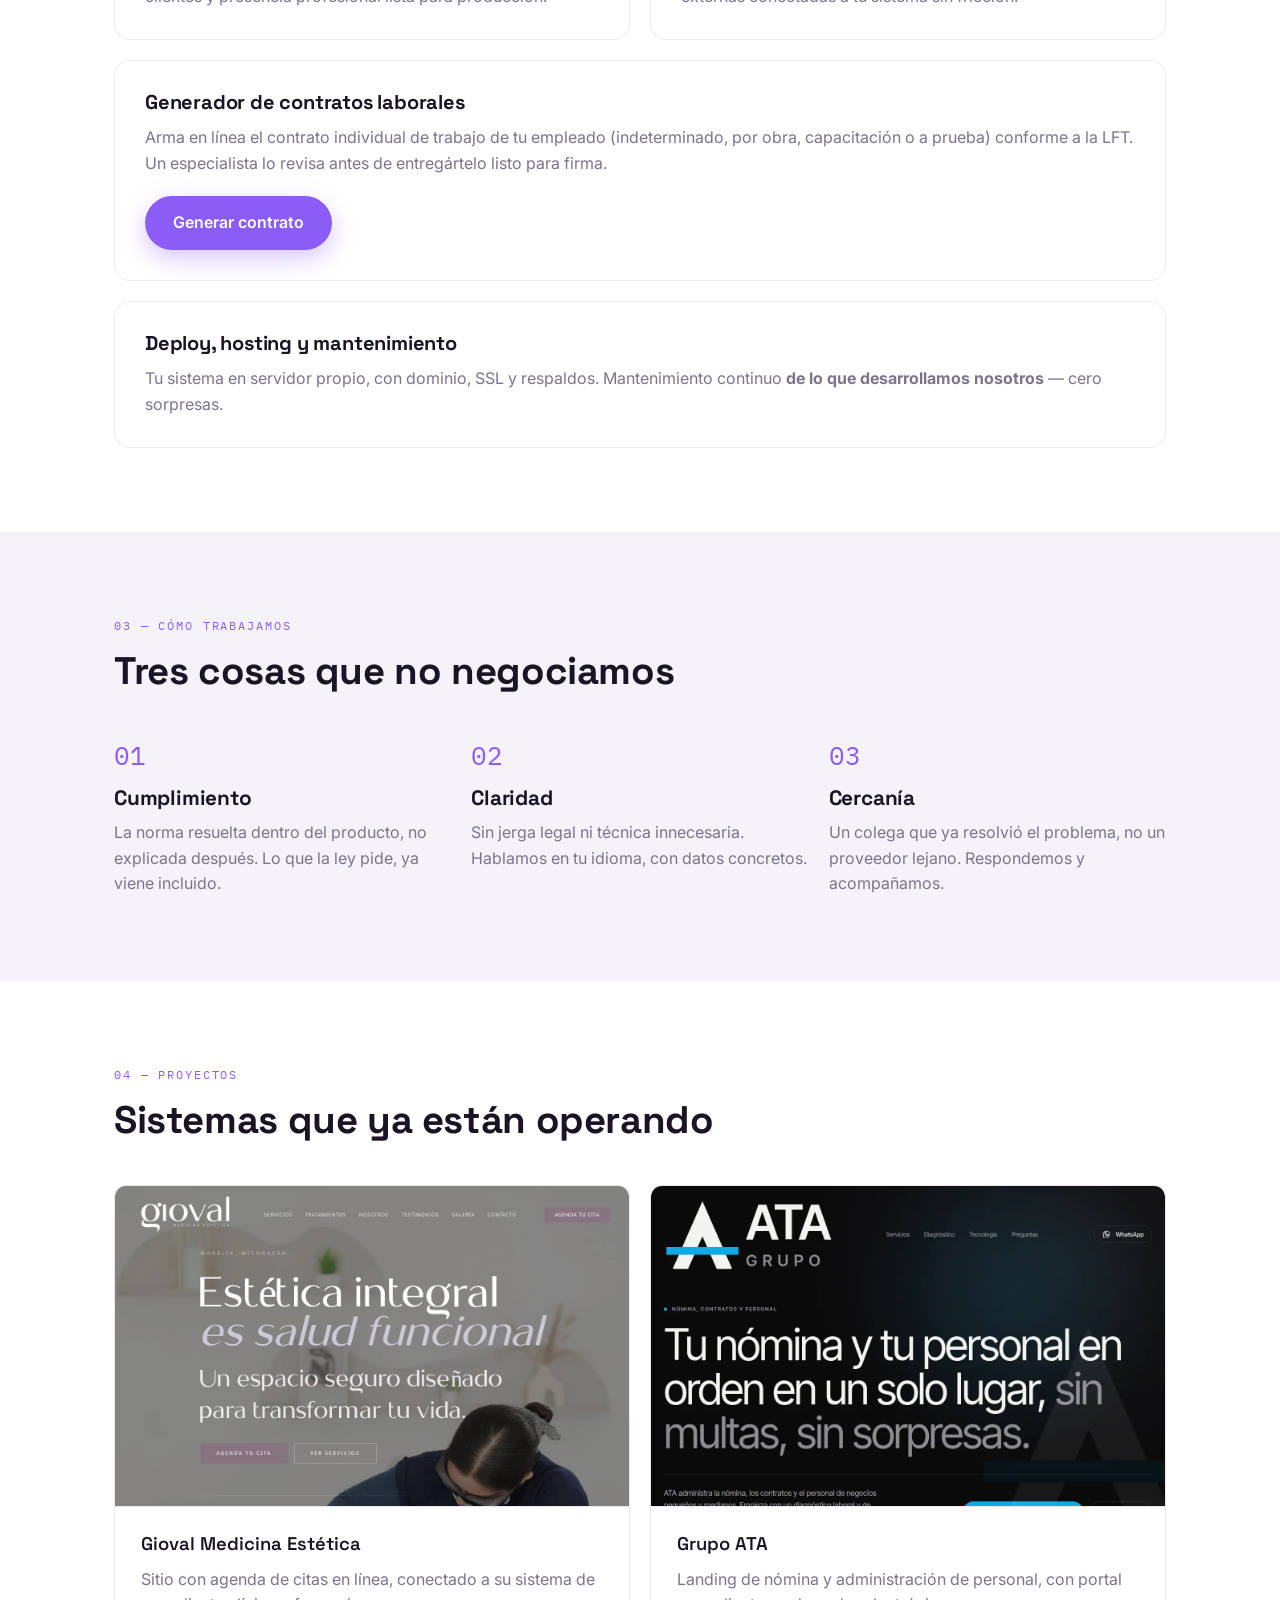
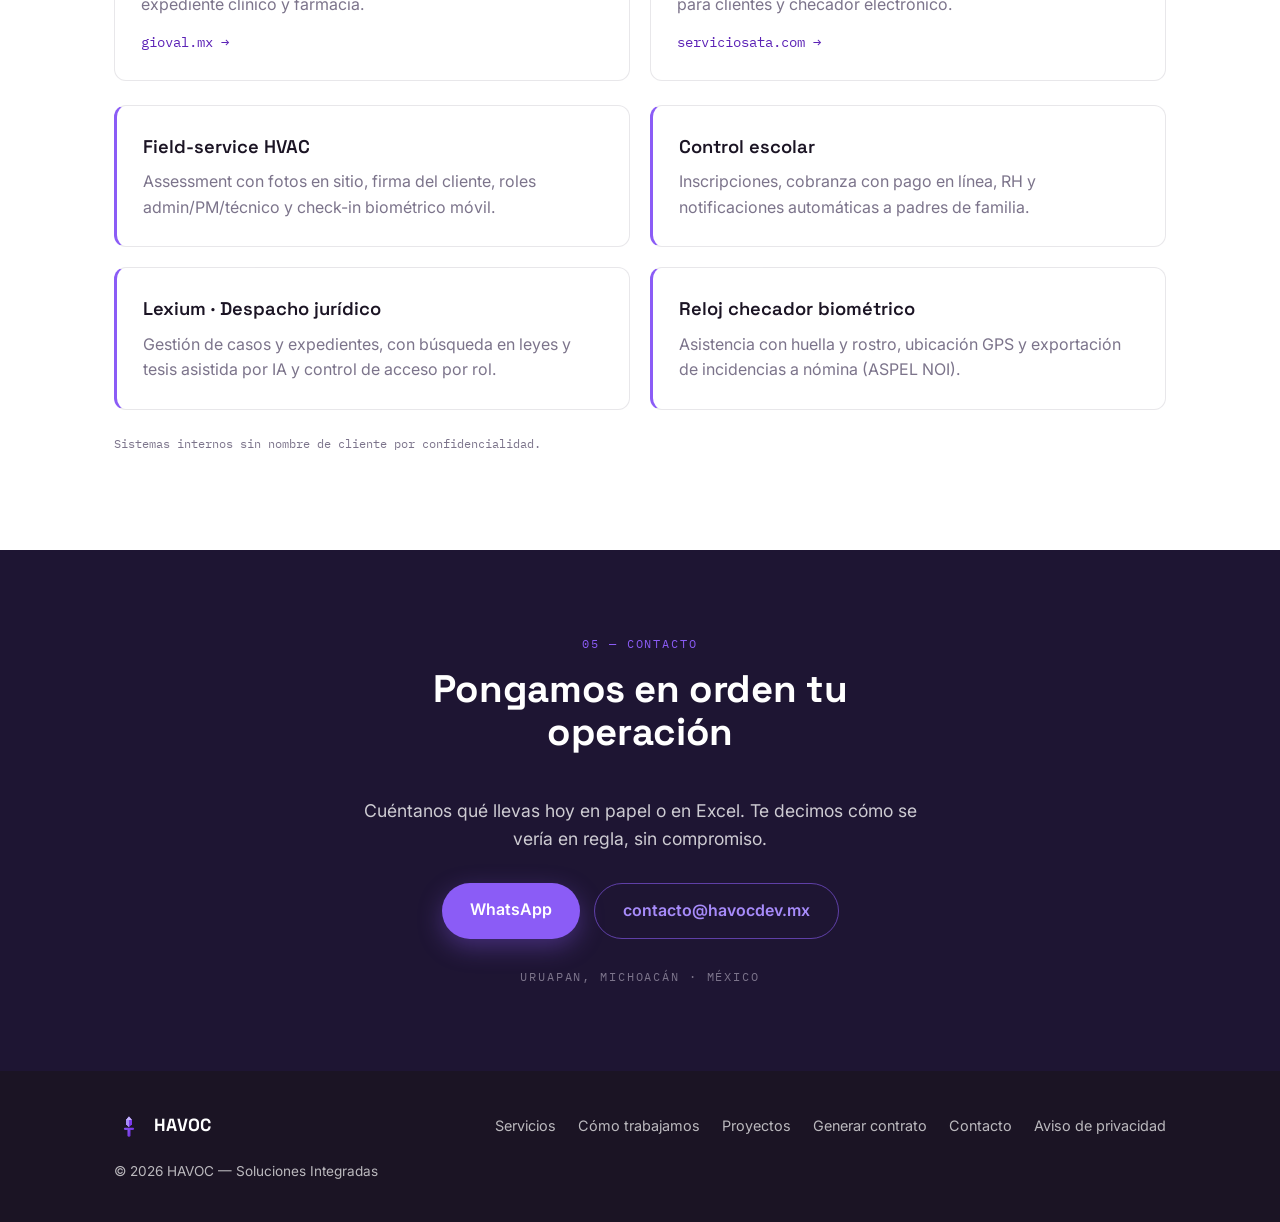
==== commit 97c15cdc: "Proyectos: quitar clínica estética; agregar Lexium y reloj checador Co-Authored-By: Claude Opus 5.5 " ====
--- a/index.html
+++ b/index.html
@@ -183,11 +183,6 @@
         <div class="grid grid-projects">
 
           <article class="project">
-            <p class="project-sector">Clínica estética</p>
-            <p class="project-desc">Expediente clínico NOM-004, catálogo de servicios, farmacia con inventario y app iOS para el equipo.</p>
-          </article>
-
-          <article class="project">
             <p class="project-sector">Field-service HVAC</p>
             <p class="project-desc">Assessment con fotos en sitio, firma del cliente, roles admin/PM/técnico y check-in biométrico móvil.</p>
           </article>
@@ -198,8 +193,13 @@
           </article>
 
           <article class="project">
-            <p class="project-sector">Despacho jurídico</p>
-            <p class="project-desc">Gestión de expedientes y contratos, con repositorio seguro y control de acceso por rol.</p>
+            <p class="project-sector">Lexium · Despacho jurídico</p>
+            <p class="project-desc">Gestión de casos y expedientes, con búsqueda en leyes y tesis asistida por IA y control de acceso por rol.</p>
+          </article>
+
+          <article class="project">
+            <p class="project-sector">Reloj checador biométrico</p>
+            <p class="project-desc">Asistencia con huella y rostro, ubicación GPS y exportación de incidencias a nómina (ASPEL NOI).</p>
           </article>
 
         </div>
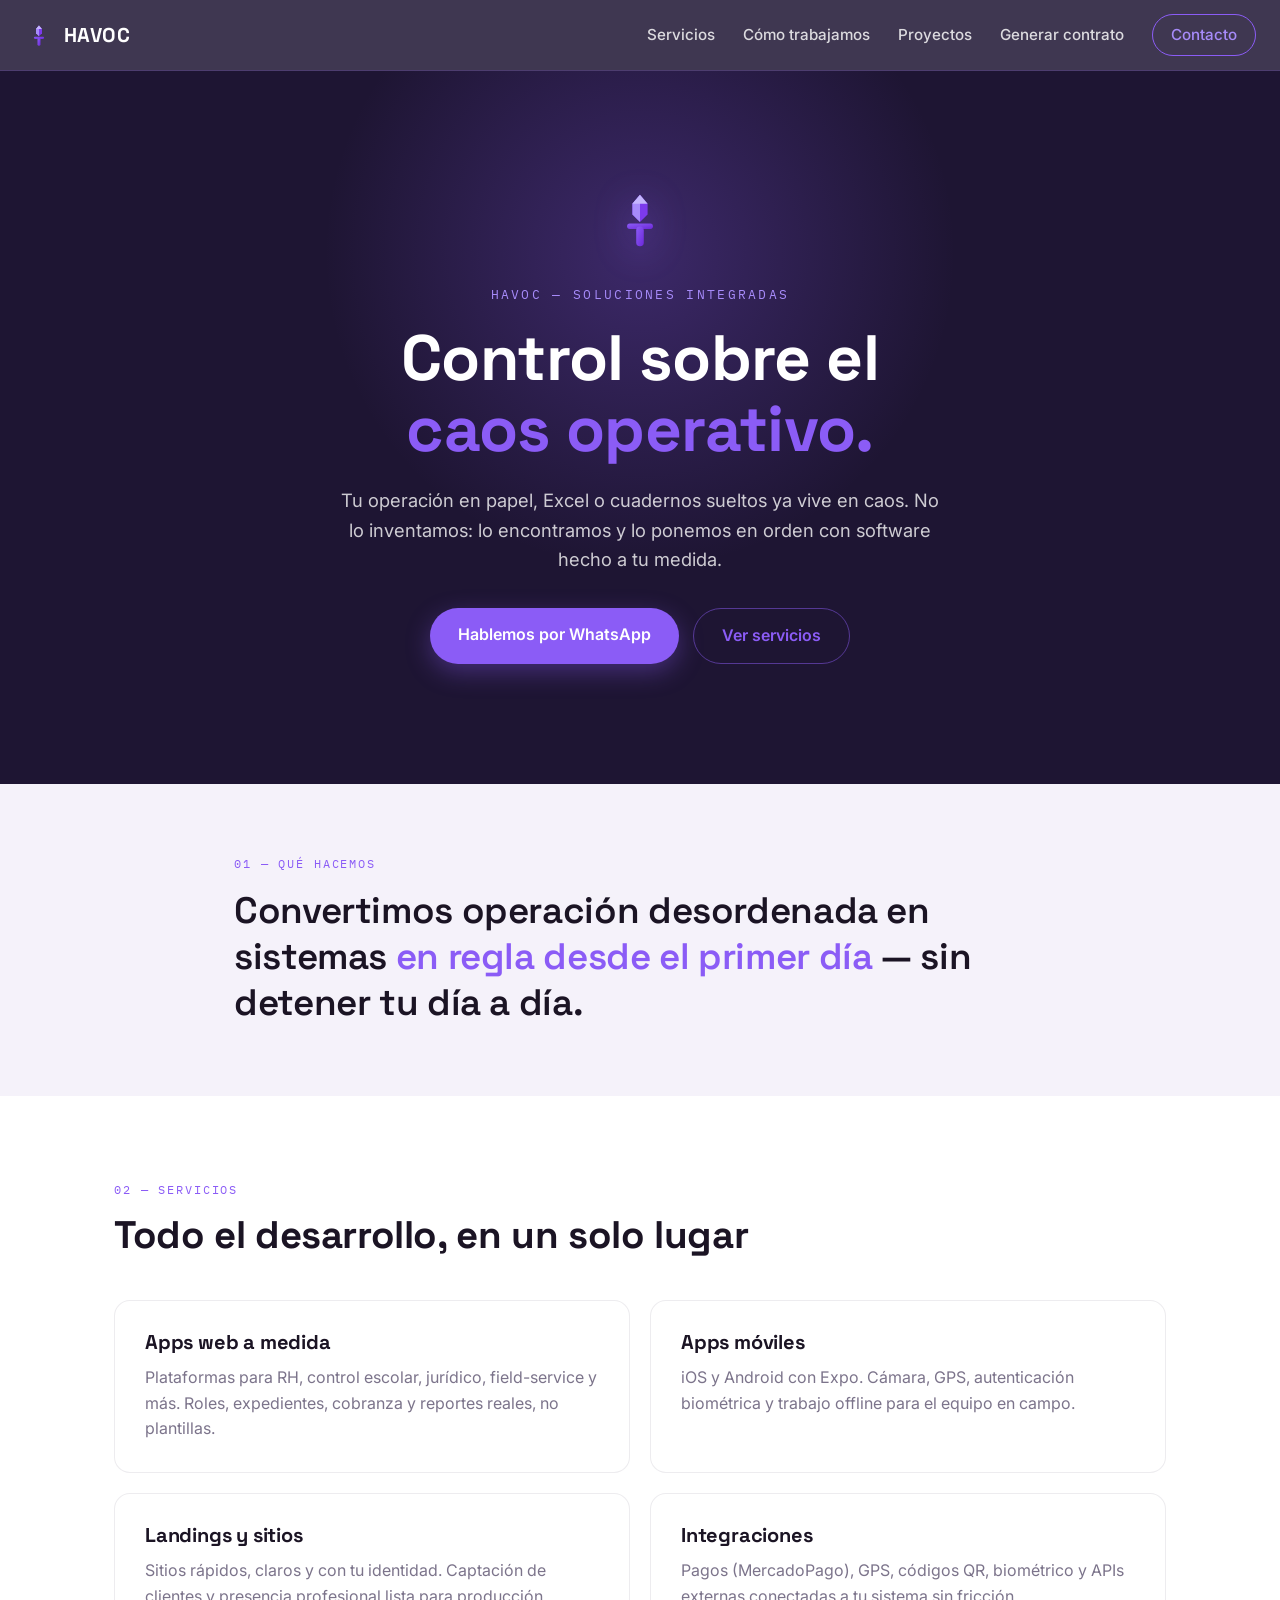
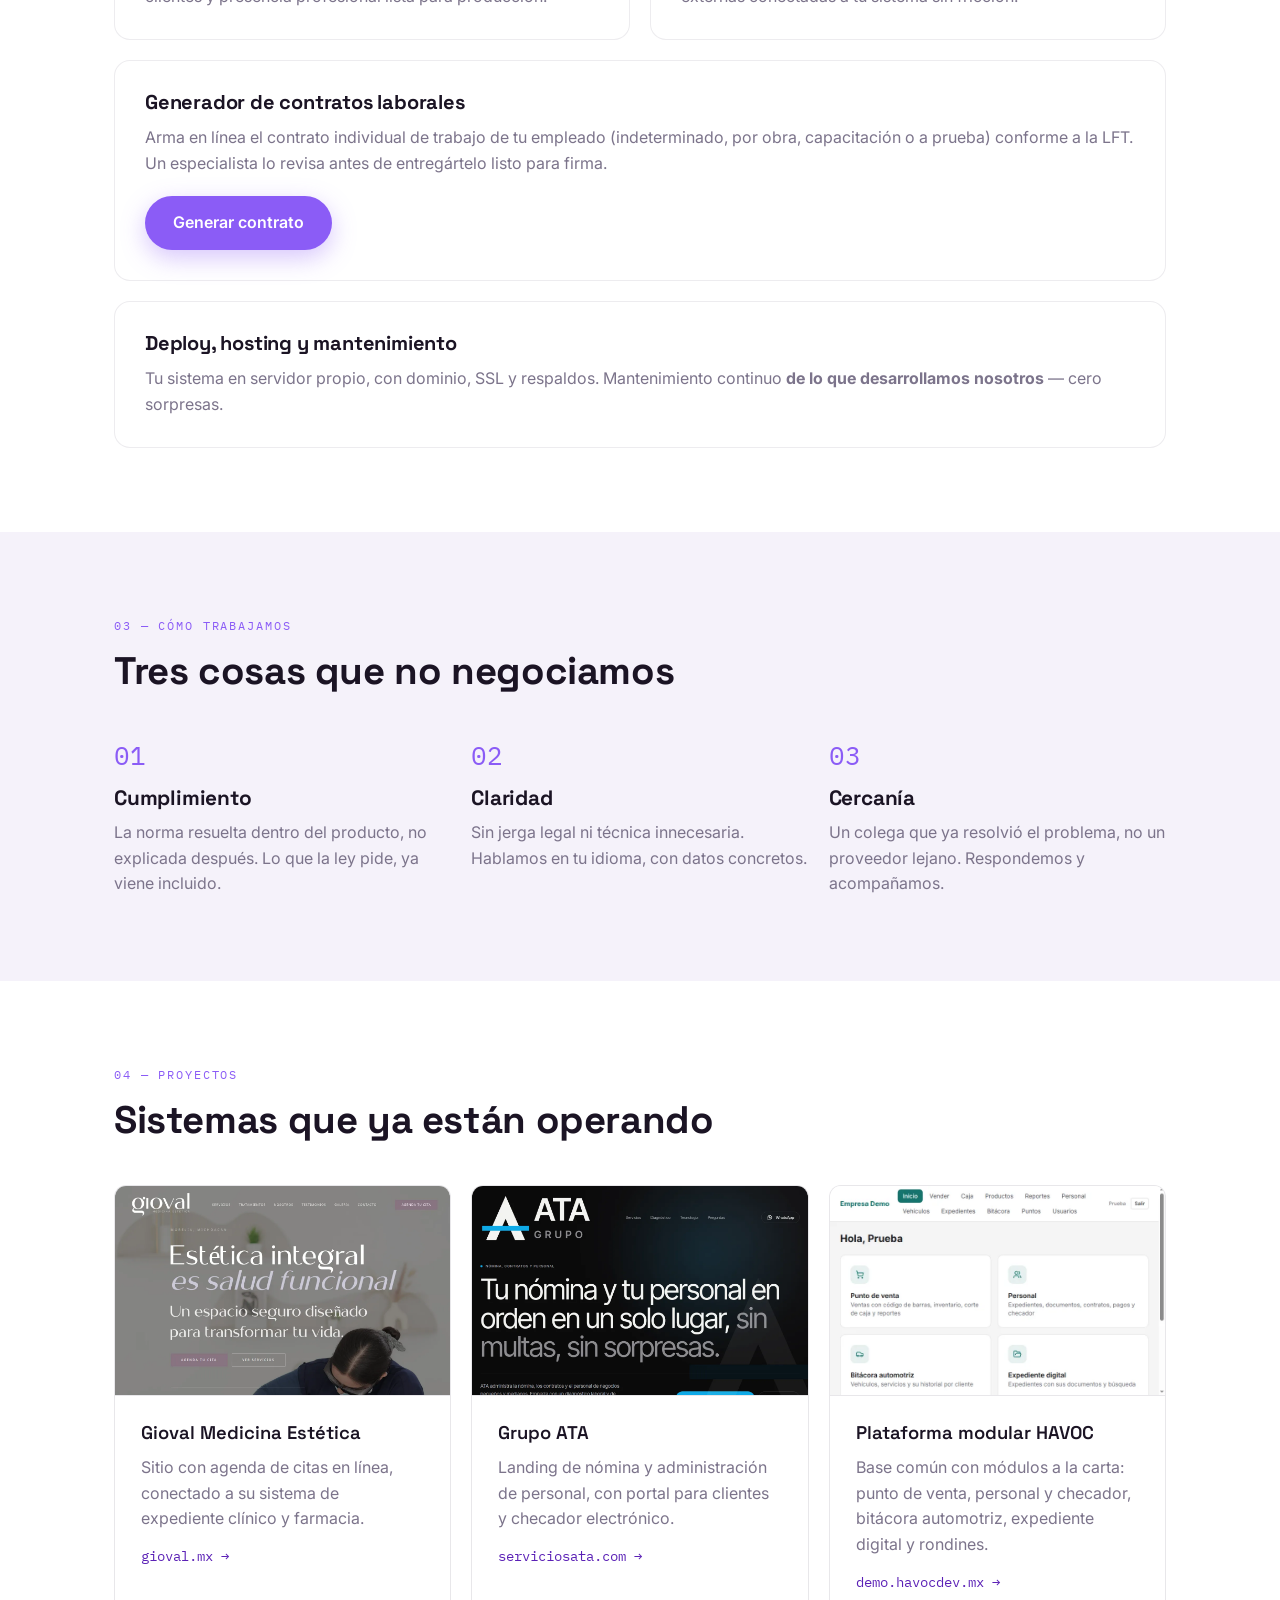
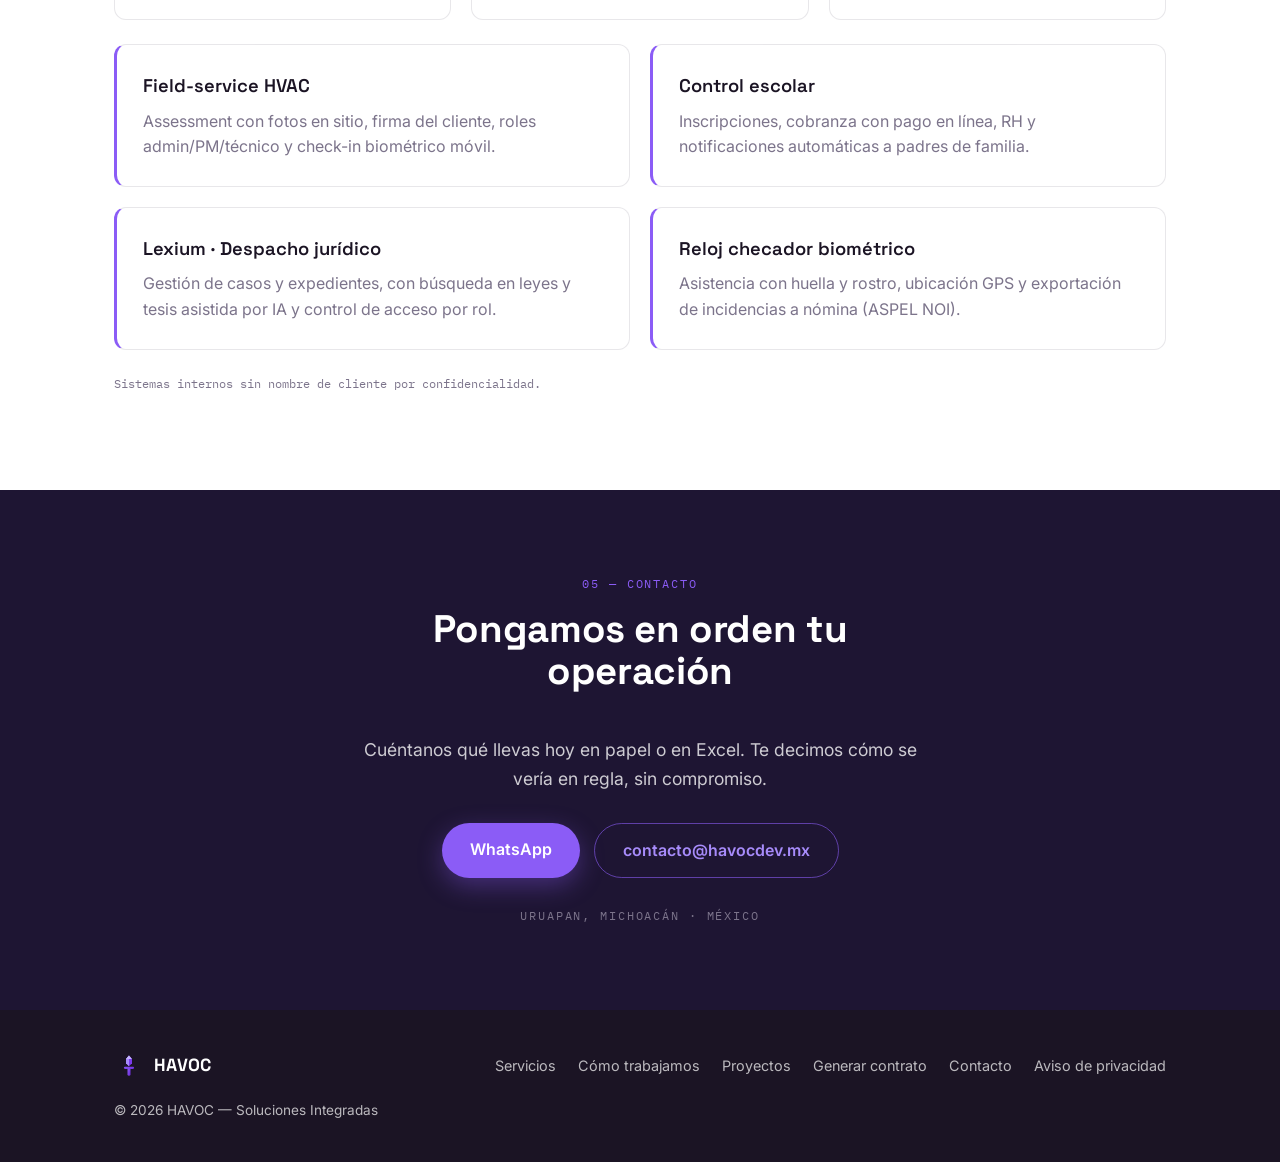
==== commit a1e7f9e9: "Proyectos: tarjeta de la plataforma modular con demo en demo.havocdev.mx Co-Authored-By: Claude Opus" ====
--- a/index.html
+++ b/index.html
@@ -178,6 +178,14 @@
               <span class="site-link">serviciosata.com →</span>
             </span>
           </a>
+          <a class="site" href="https://demo.havocdev.mx" target="_blank" rel="noopener">
+            <img src="assets/proyectos/demo.webp" alt="Panel de la plataforma modular HAVOC con sus módulos" width="800" height="500" loading="lazy">
+            <span class="site-body">
+              <span class="project-sector">Plataforma modular HAVOC</span>
+              <span class="project-desc">Base común con módulos a la carta: punto de venta, personal y checador, bitácora automotriz, expediente digital y rondines.</span>
+              <span class="site-link">demo.havocdev.mx →</span>
+            </span>
+          </a>
         </div>
 
         <div class="grid grid-projects">
--- a/styles.css
+++ b/styles.css
@@ -213,7 +213,7 @@
   margin: 0 0 8px;
 }
 .project-desc { margin: 0; color: var(--gris); }
-.grid-sites { margin-bottom: 24px; }
+.grid-sites { margin-bottom: 24px; grid-template-columns: repeat(3, 1fr); }
 .site {
   display: flex;
   flex-direction: column;
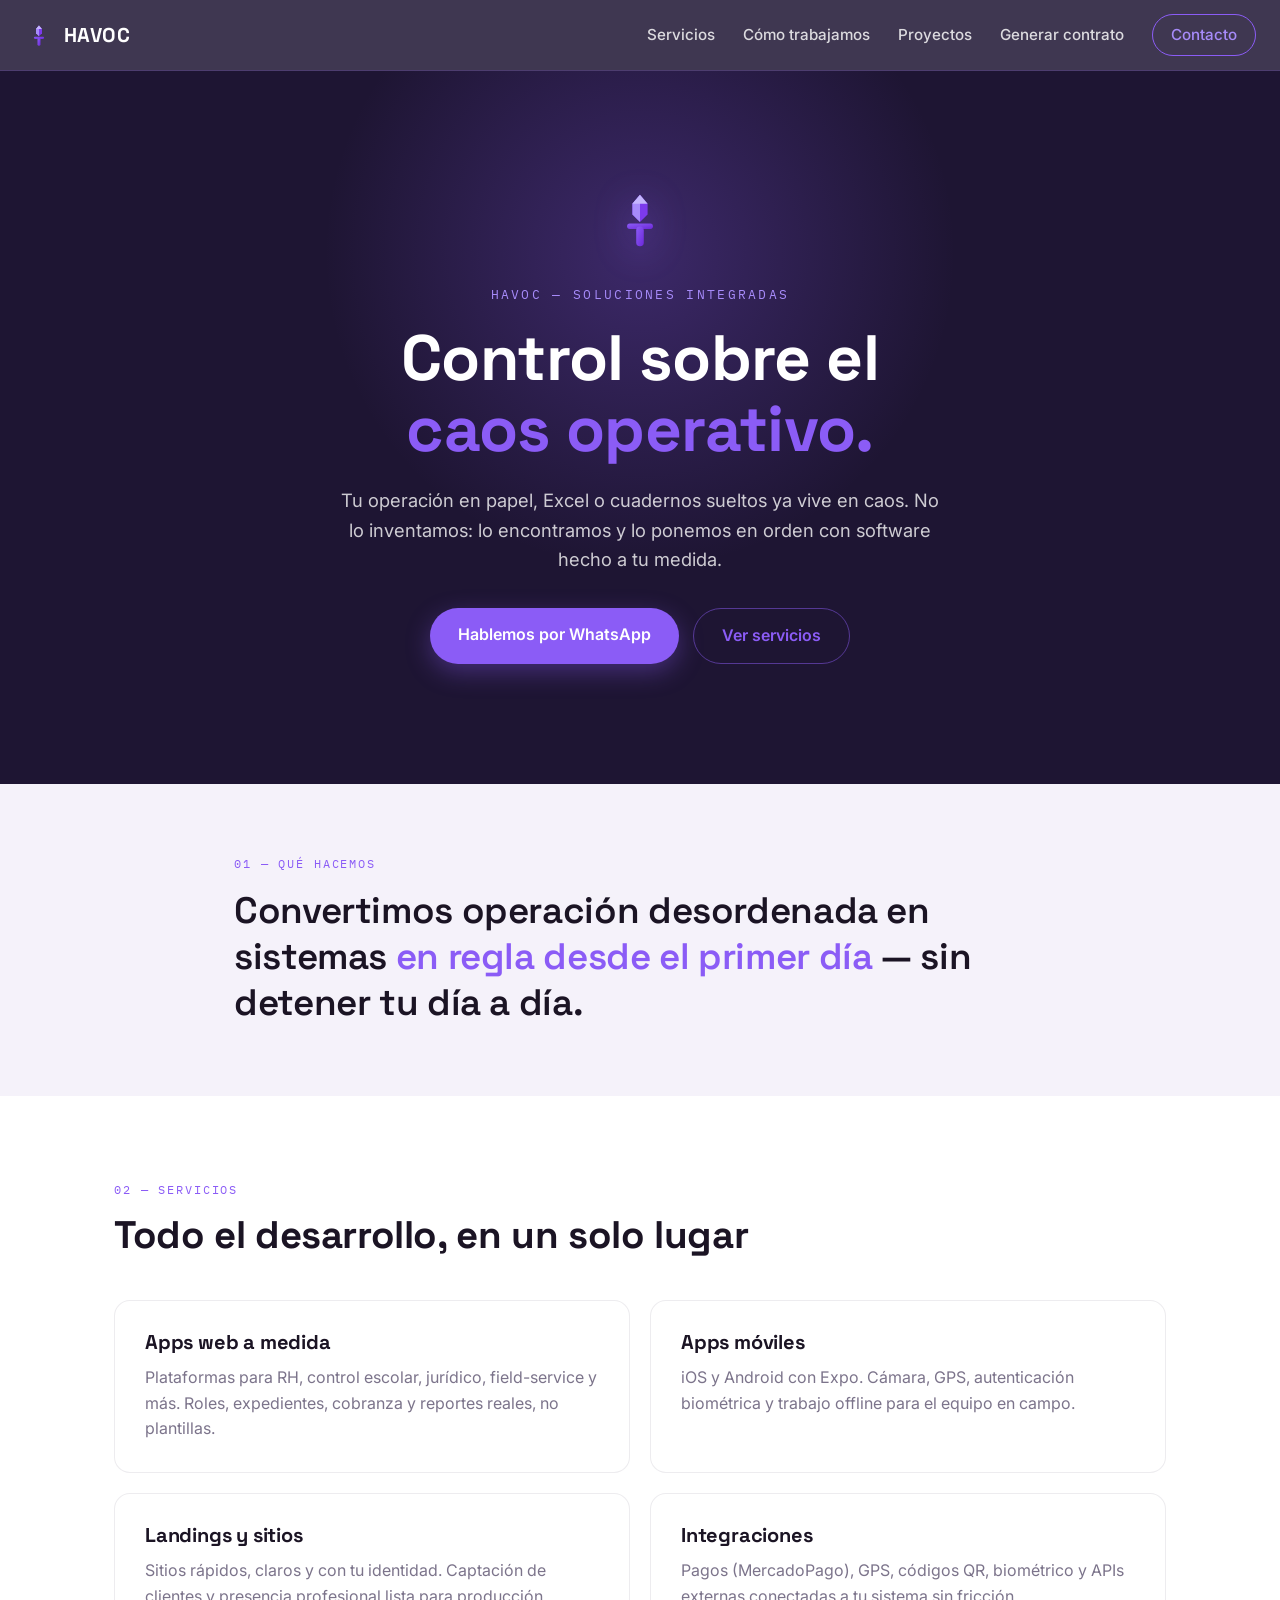
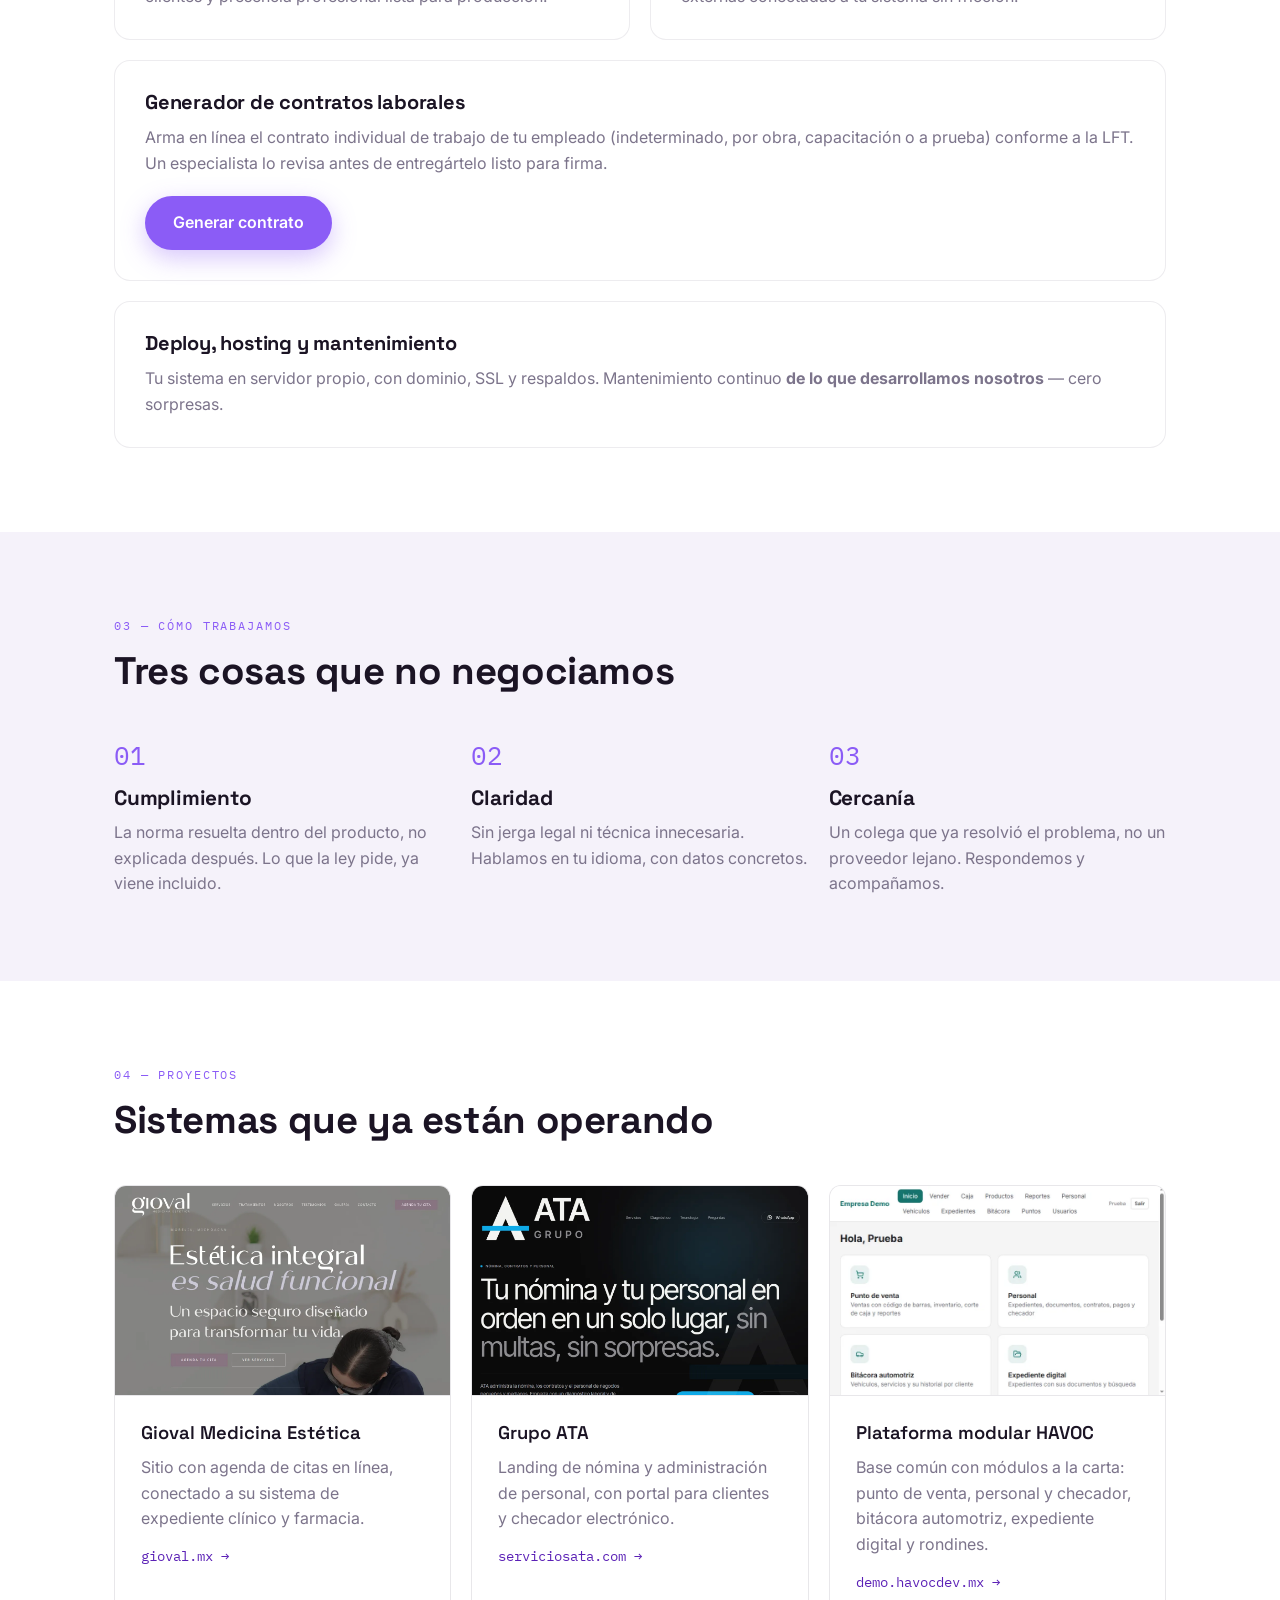
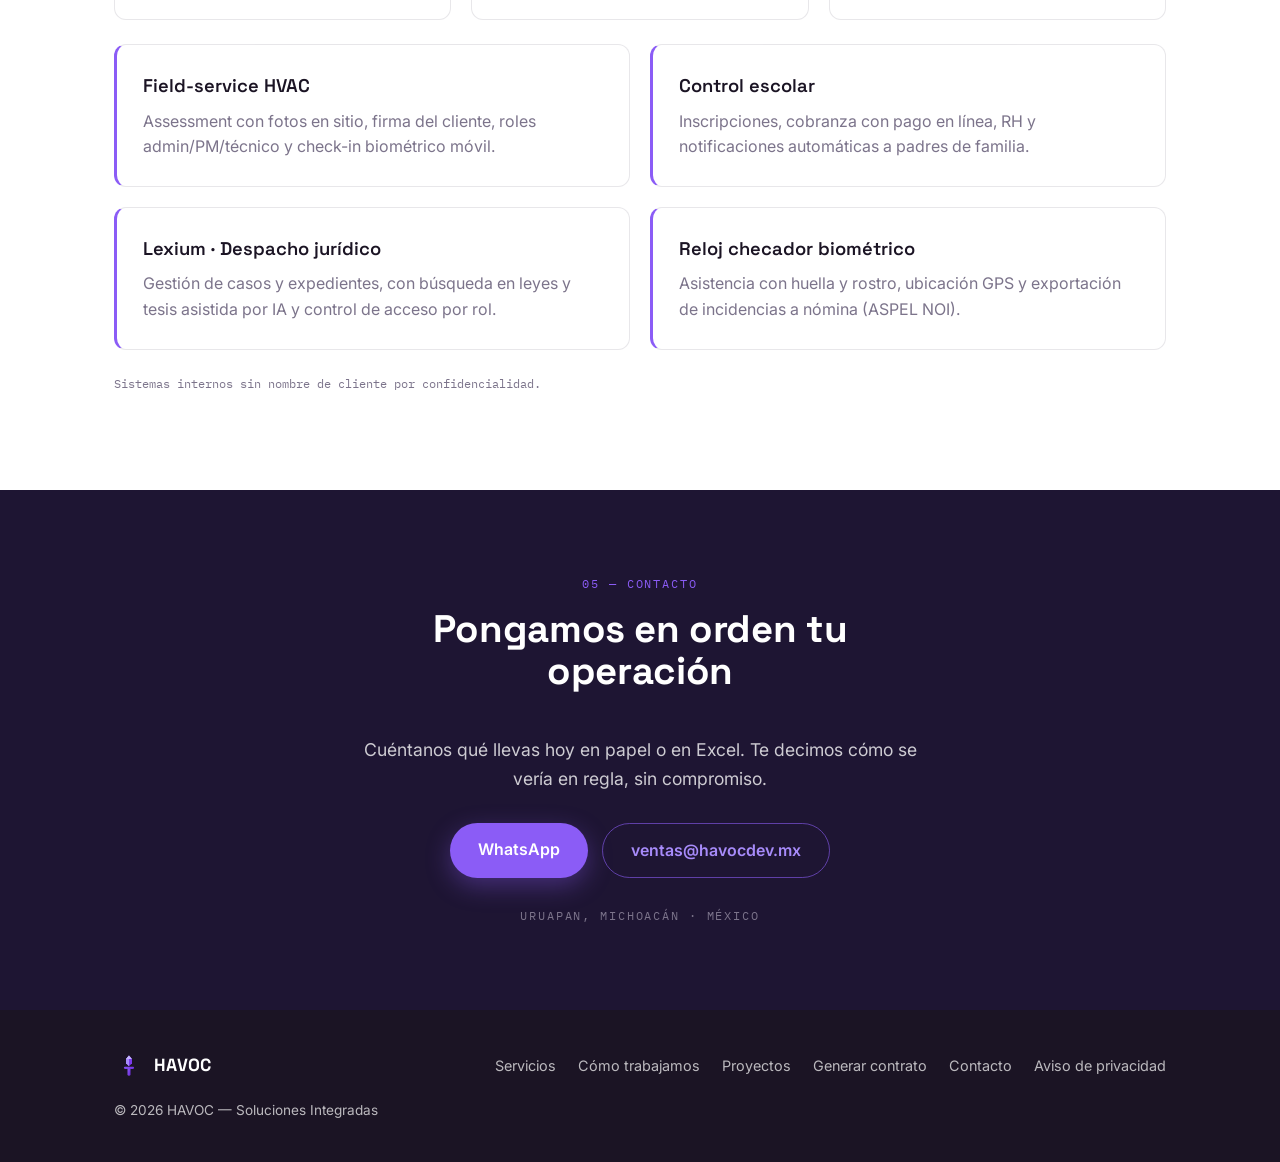
==== commit 74434328: "fix(landing): correo de contacto → ventas@havocdev.mx contacto@ no existe como buzón.  Co-Authored-B" ====
--- a/index.html
+++ b/index.html
@@ -223,7 +223,7 @@
         <p class="contact-lead">Cuéntanos qué llevas hoy en papel o en Excel. Te decimos cómo se vería en regla, sin compromiso.</p>
         <div class="contact-actions">
           <a class="btn btn-primary" href="https://wa.me/524521741567?text=Hola%20HAVOC%2C%20quiero%20informaci%C3%B3n%20sobre%20un%20desarrollo" target="_blank" rel="noopener">WhatsApp</a>
-          <a class="btn btn-ghost" href="mailto:contacto@havocdev.mx">contacto@havocdev.mx</a>
+          <a class="btn btn-ghost" href="mailto:ventas@havocdev.mx">ventas@havocdev.mx</a>
         </div>
         <p class="contact-loc mono-label">Uruapan, Michoacán · México</p>
       </div>
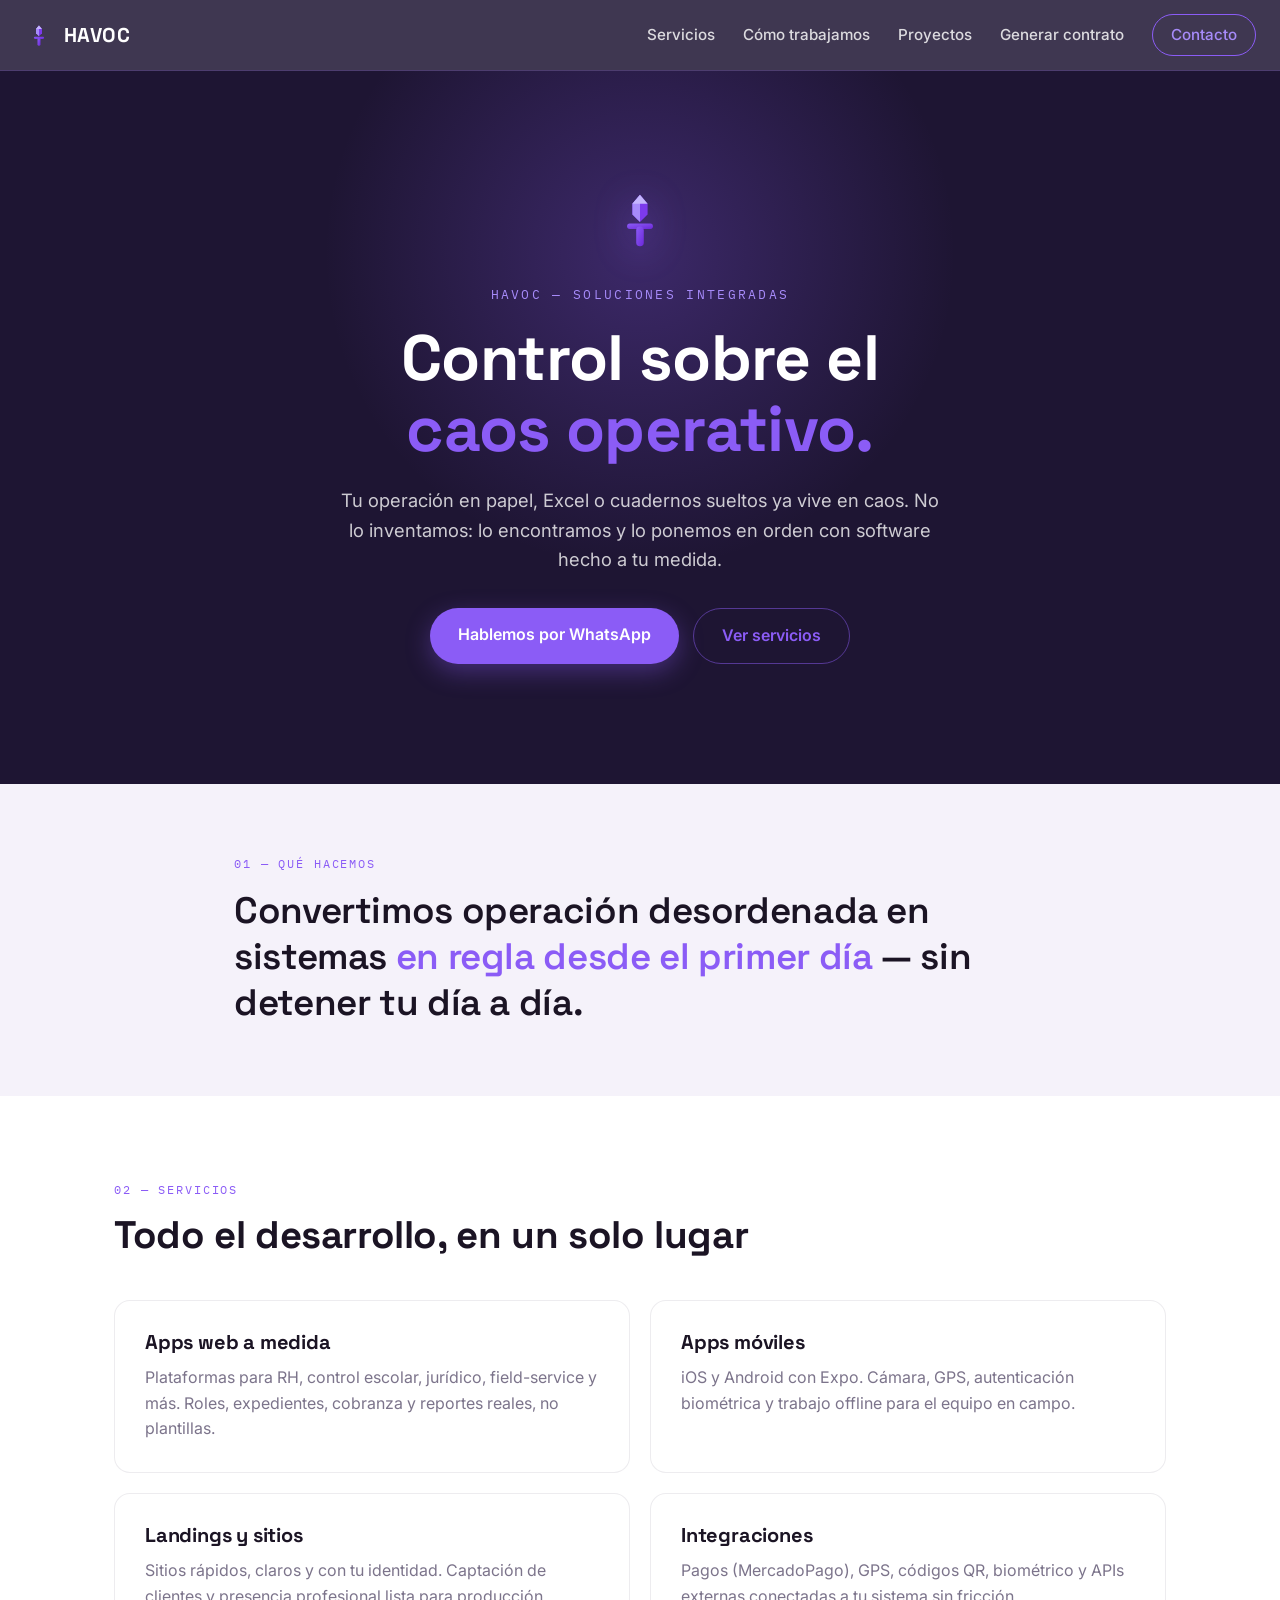
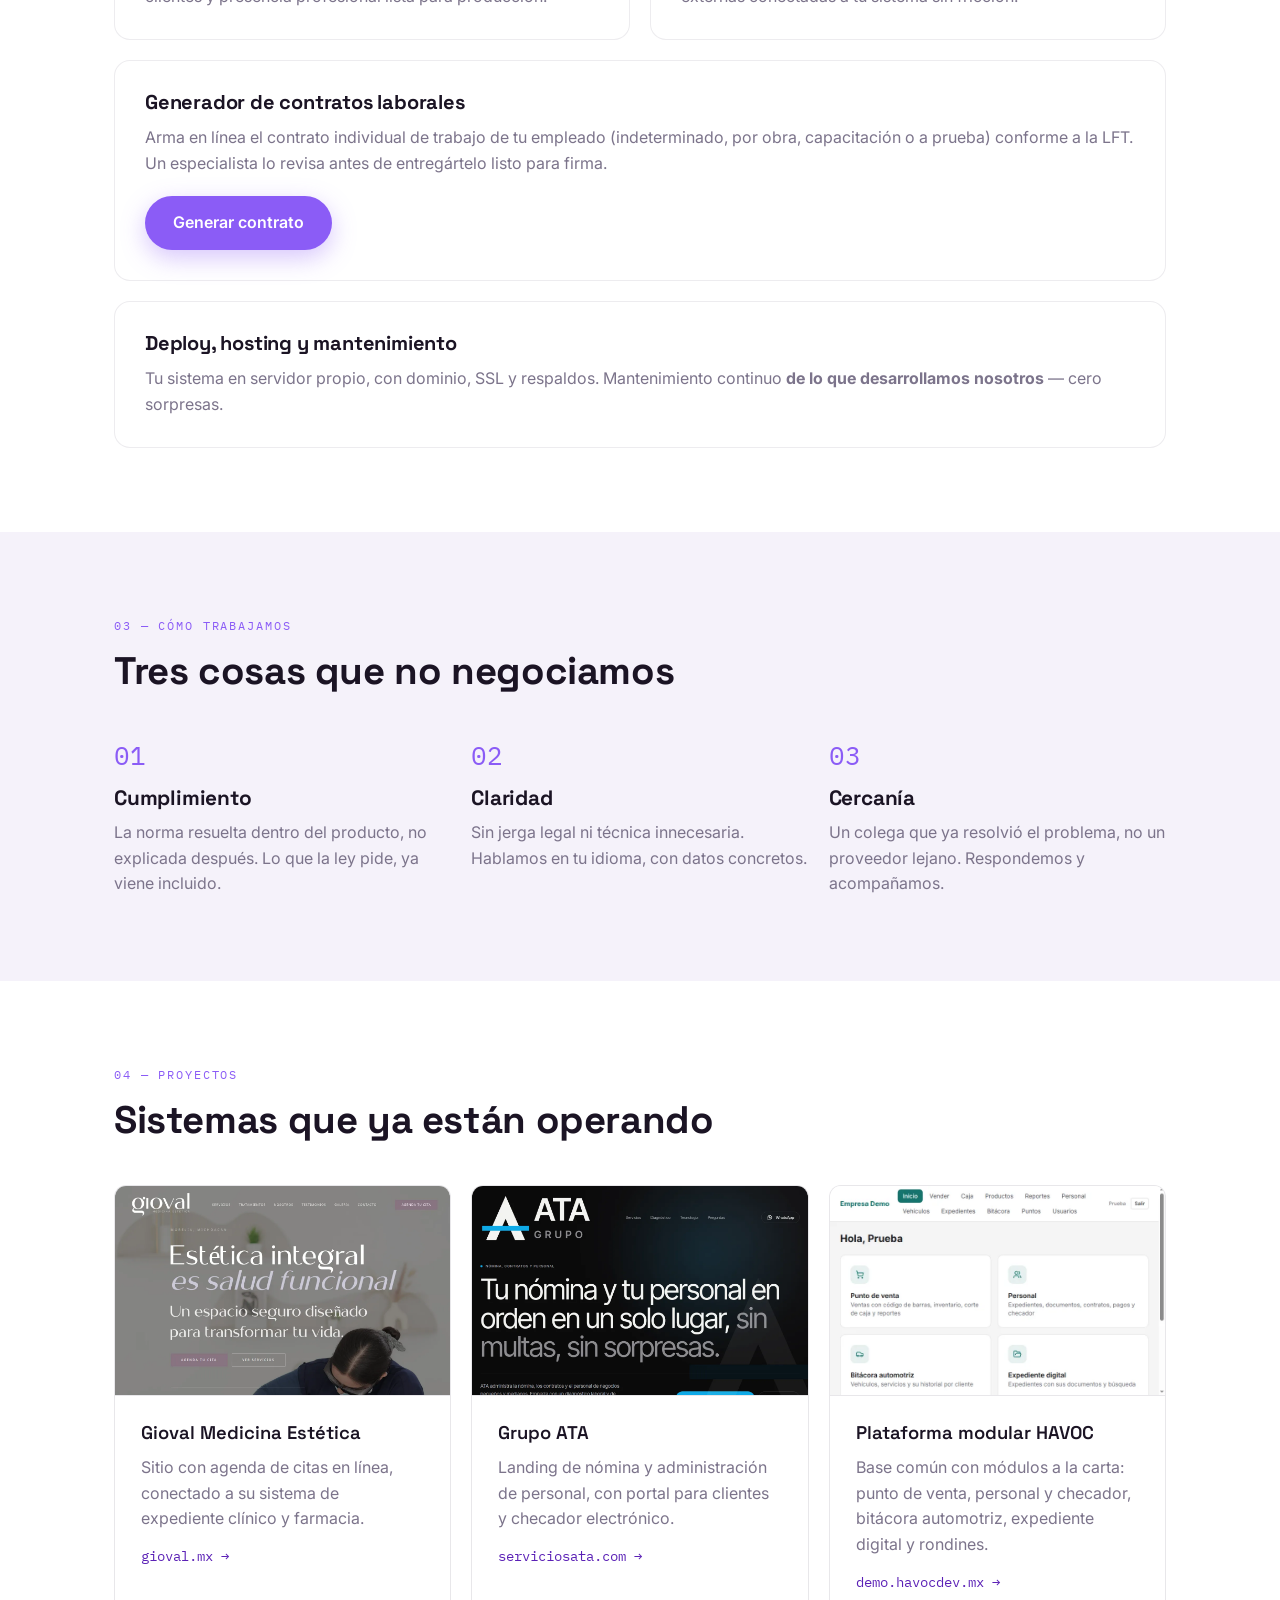
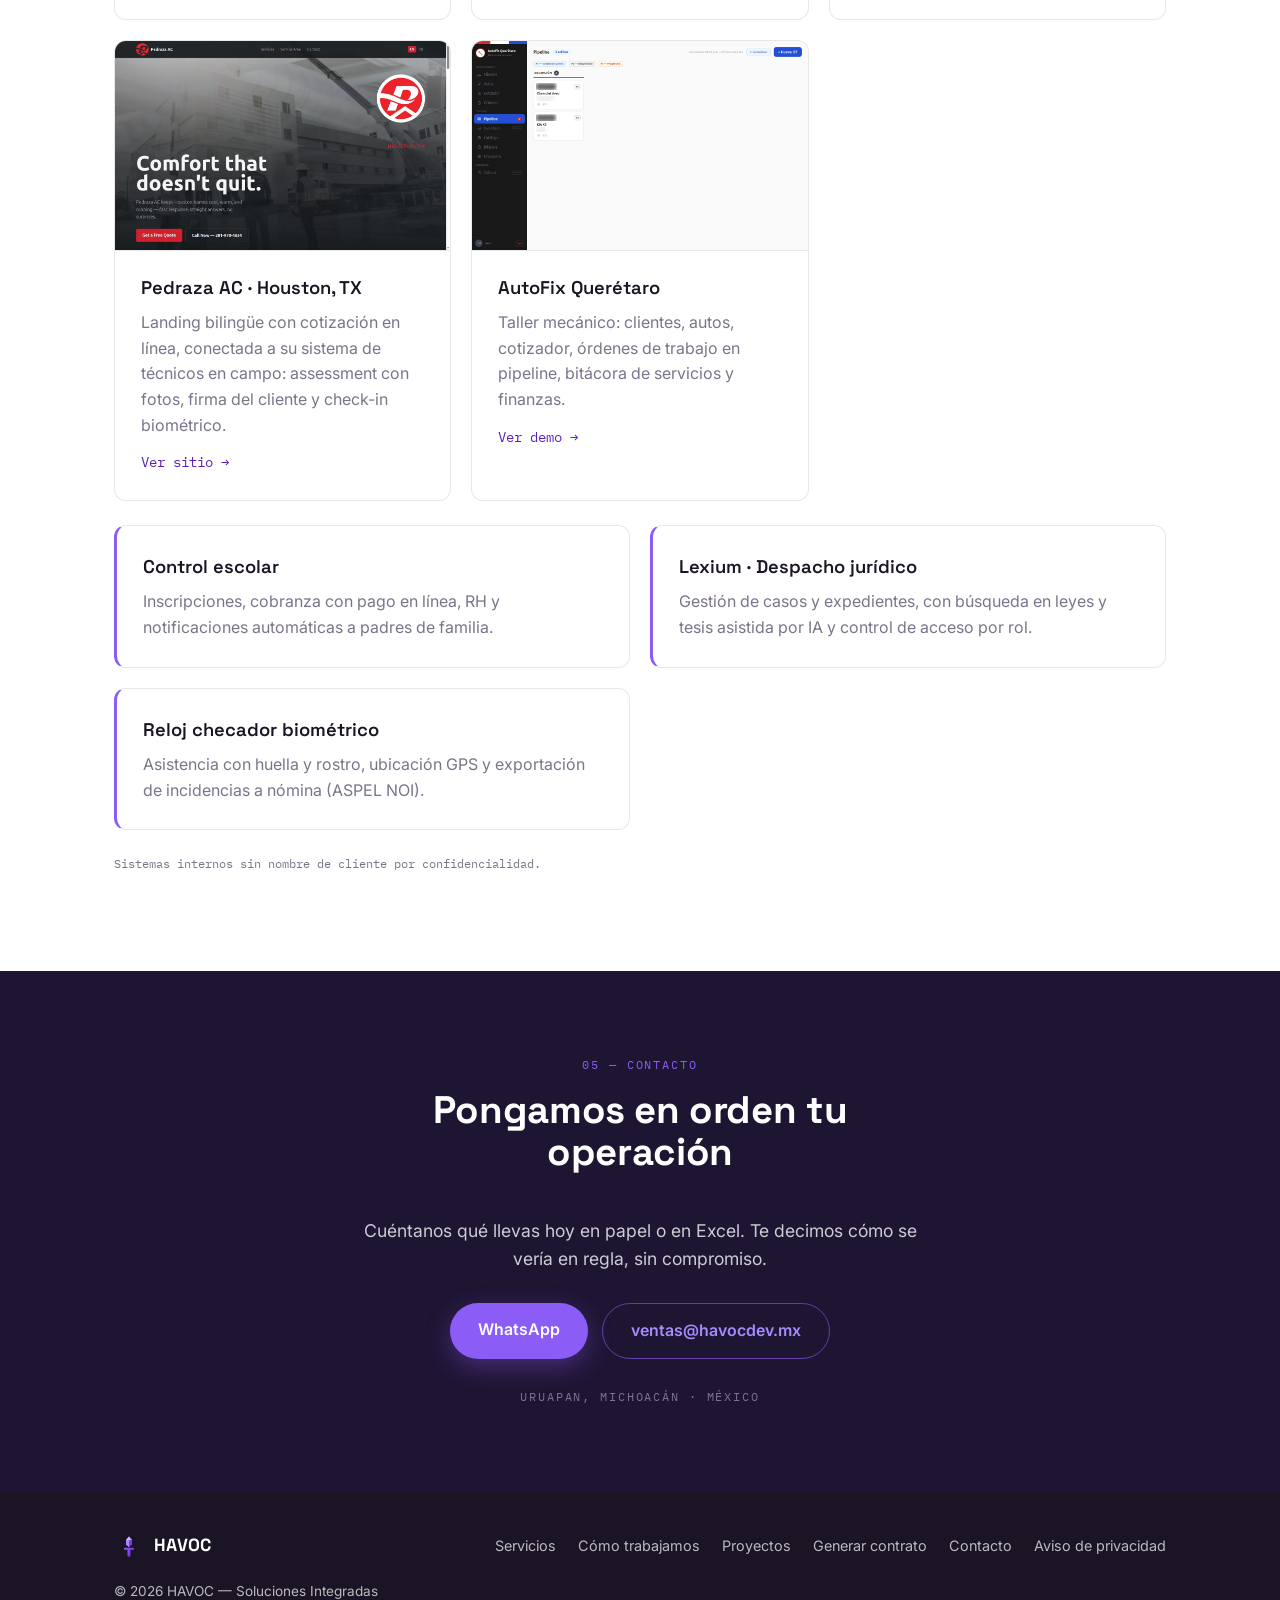
==== commit 4e5a48ce: "feat(landing): Pedraza AC y AutoFix Querétaro en Proyectos Pedraza enlaza a su landing pública; Auto" ====
--- a/index.html
+++ b/index.html
@@ -186,14 +186,25 @@
               <span class="site-link">demo.havocdev.mx →</span>
             </span>
           </a>
+          <a class="site" href="http://167.233.29.72:8090" target="_blank" rel="noopener">
+            <img src="assets/proyectos/pedraza.webp" alt="Portada del sitio de Pedraza AC en Houston" width="1280" height="800" loading="lazy">
+            <span class="site-body">
+              <span class="project-sector">Pedraza AC · Houston, TX</span>
+              <span class="project-desc">Landing bilingüe con cotización en línea, conectada a su sistema de técnicos en campo: assessment con fotos, firma del cliente y check-in biométrico.</span>
+              <span class="site-link">Ver sitio →</span>
+            </span>
+          </a>
+          <a class="site" href="https://demo.havocdev.mx/taller" target="_blank" rel="noopener">
+            <img src="assets/proyectos/autofix.webp" alt="Panel de AutoFix Querétaro con las órdenes de trabajo en recepción" width="1280" height="800" loading="lazy">
+            <span class="site-body">
+              <span class="project-sector">AutoFix Querétaro</span>
+              <span class="project-desc">Taller mecánico: clientes, autos, cotizador, órdenes de trabajo en pipeline, bitácora de servicios y finanzas.</span>
+              <span class="site-link">Ver demo →</span>
+            </span>
+          </a>
         </div>
 
         <div class="grid grid-projects">
-
-          <article class="project">
-            <p class="project-sector">Field-service HVAC</p>
-            <p class="project-desc">Assessment con fotos en sitio, firma del cliente, roles admin/PM/técnico y check-in biométrico móvil.</p>
-          </article>
 
           <article class="project">
             <p class="project-sector">Control escolar</p>
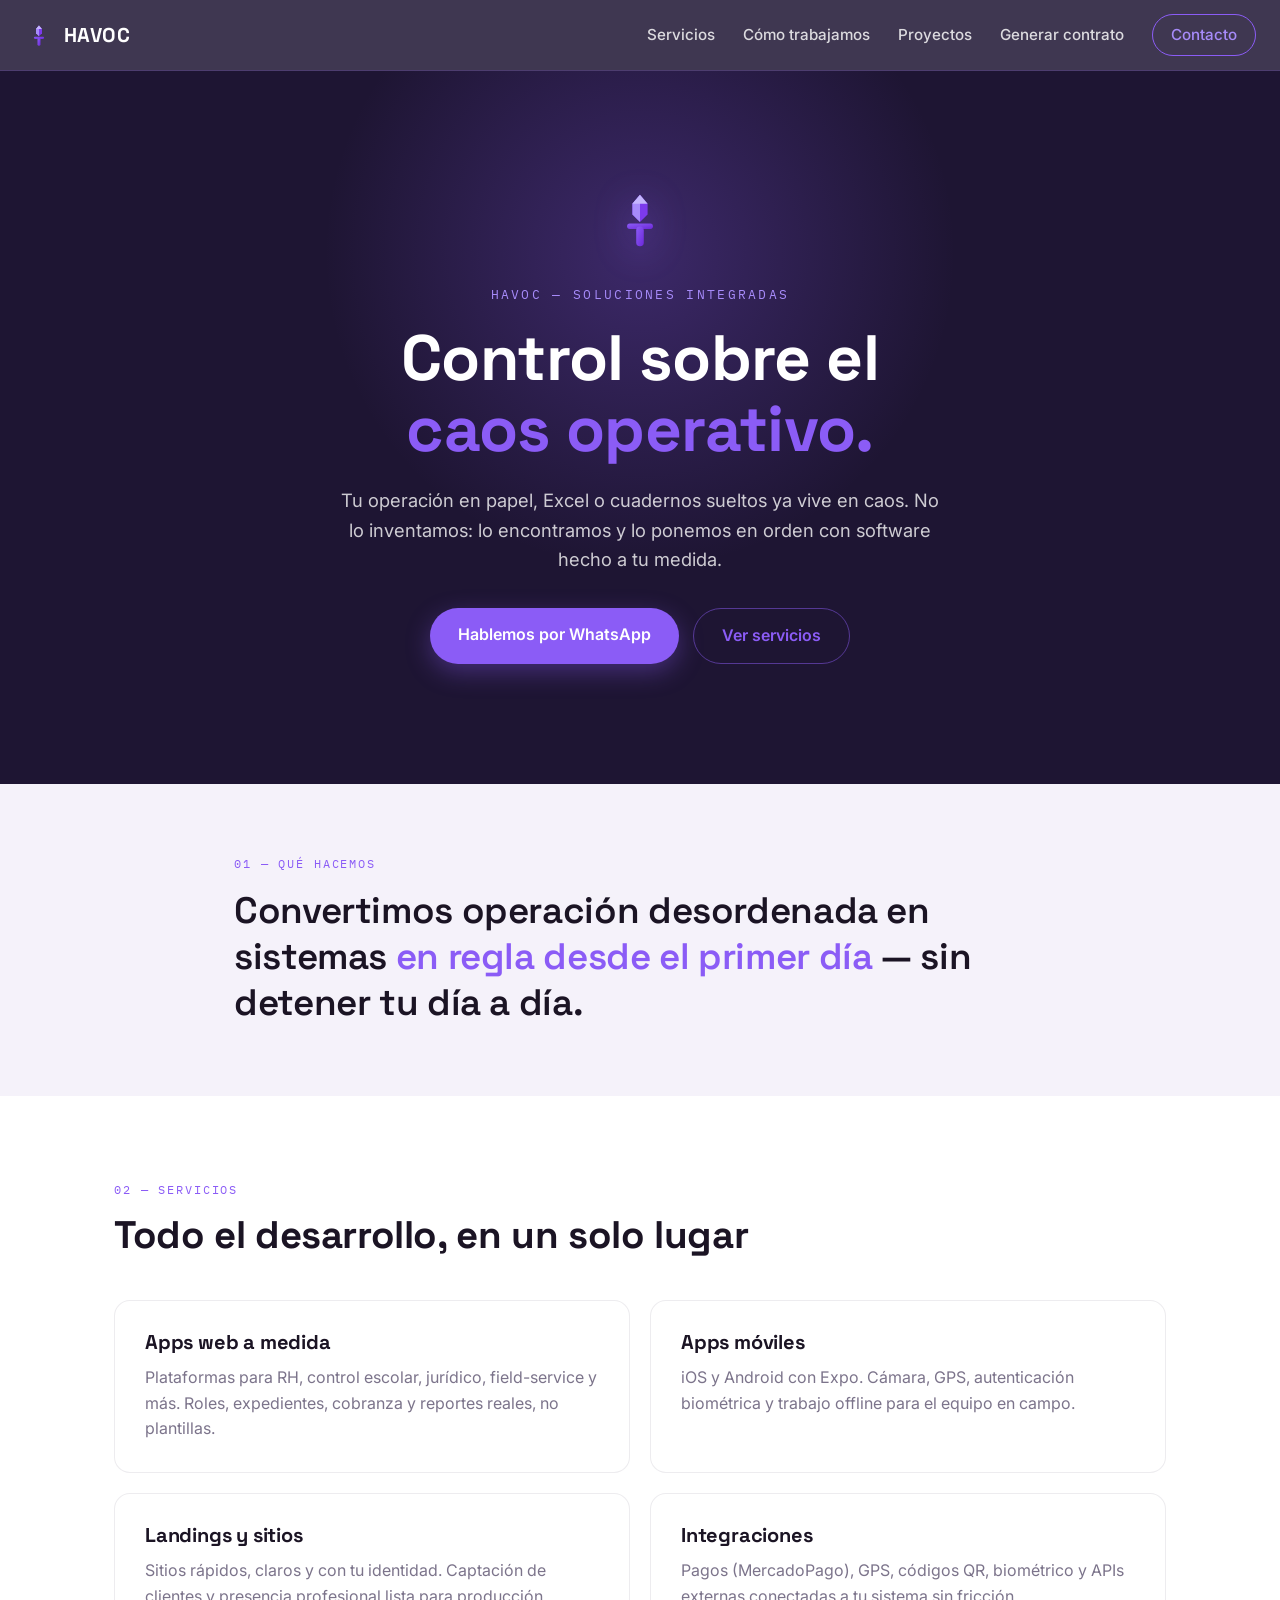
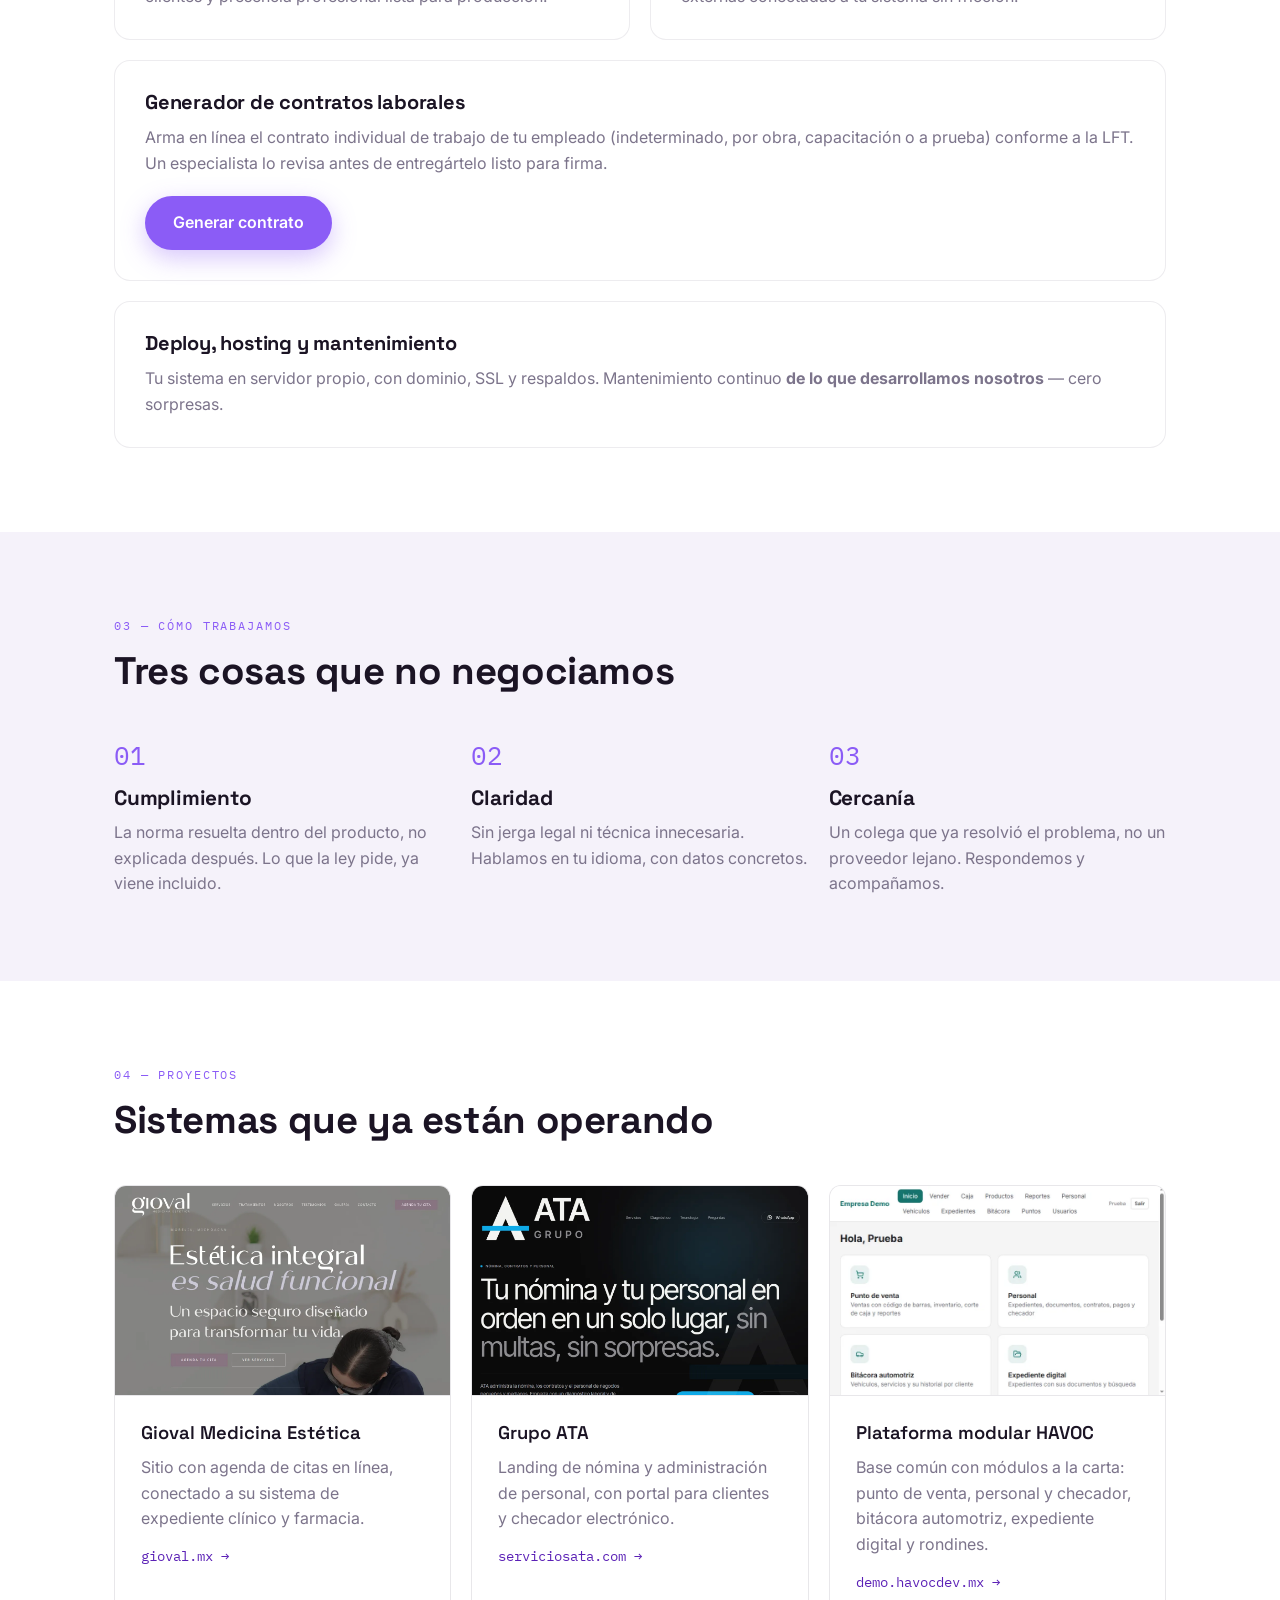
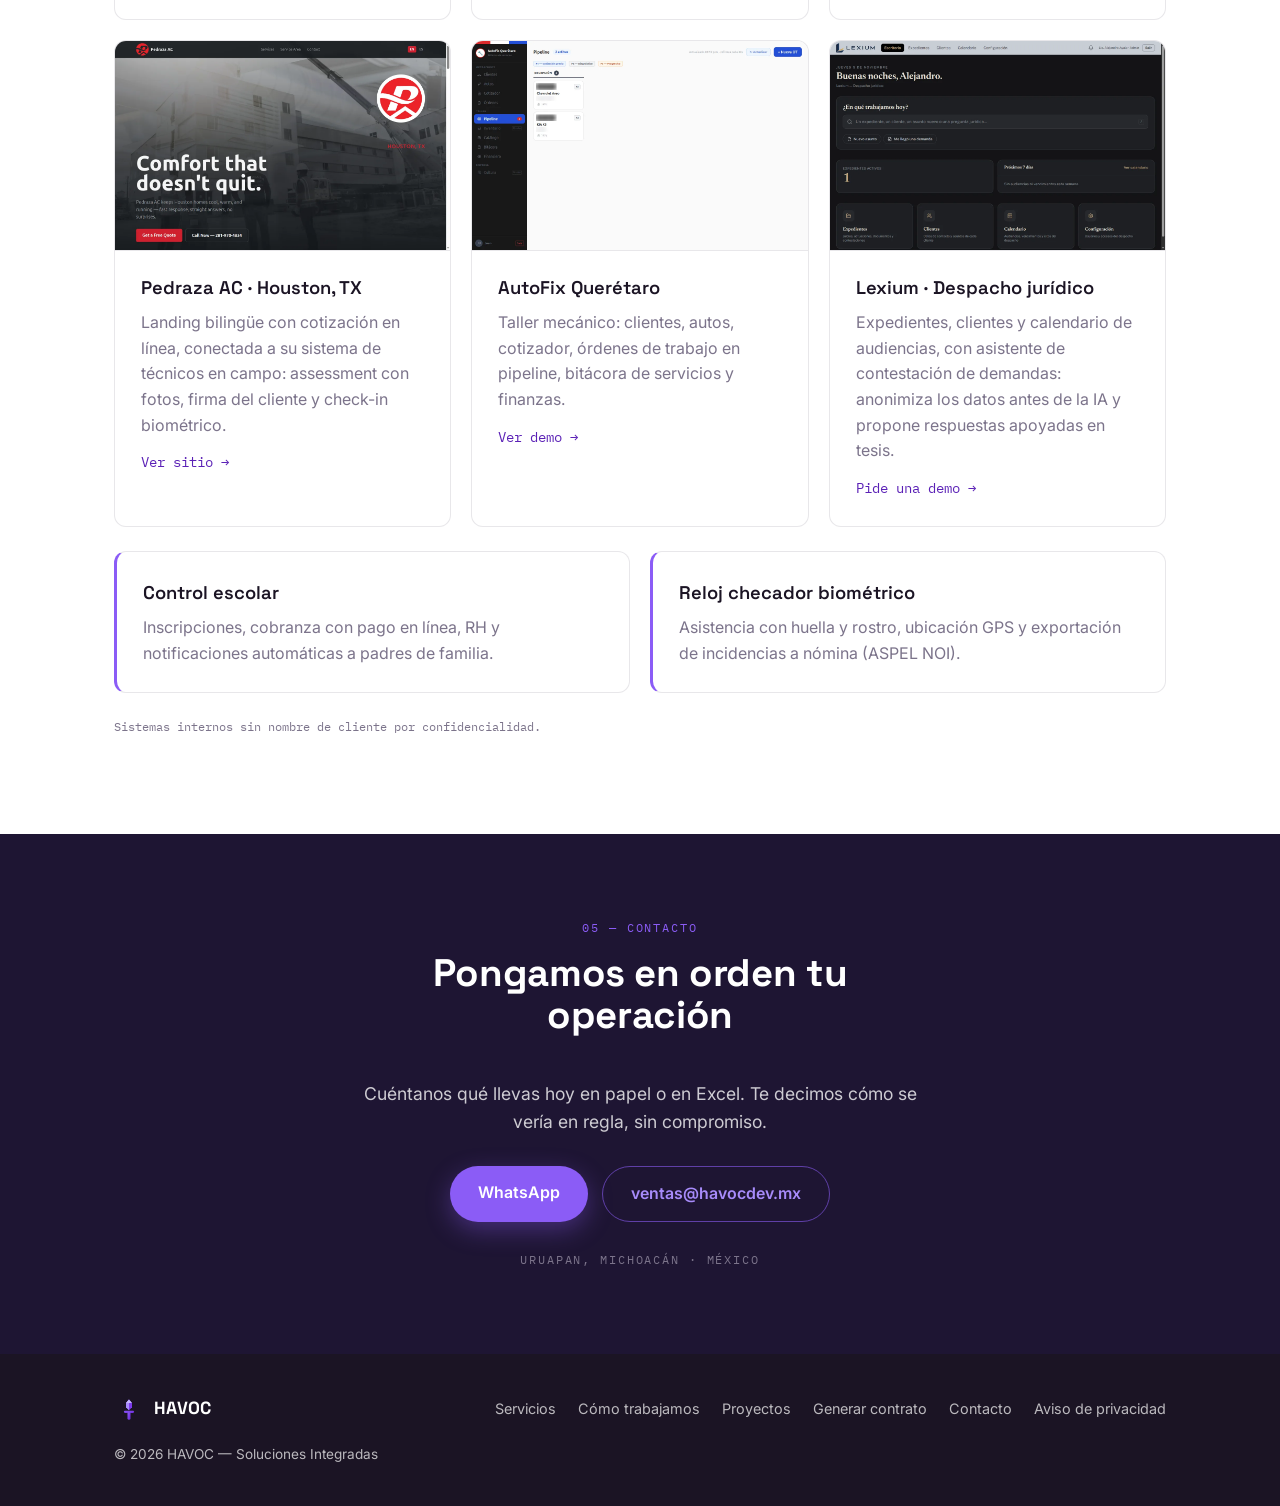
==== commit c0bb0a42: "feat(landing): Lexium con captura en Proyectos Co-Authored-By: Claude Opus 5.5 <noreply@anthropic.co" ====
--- a/index.html
+++ b/index.html
@@ -202,6 +202,14 @@
               <span class="site-link">Ver demo →</span>
             </span>
           </a>
+          <a class="site" href="#contacto">
+            <img src="assets/proyectos/lexium.webp" alt="Escritorio de Lexium, sistema de gestión para despacho jurídico" width="1280" height="800" loading="lazy">
+            <span class="site-body">
+              <span class="project-sector">Lexium · Despacho jurídico</span>
+              <span class="project-desc">Expedientes, clientes y calendario de audiencias, con asistente de contestación de demandas: anonimiza los datos antes de la IA y propone respuestas apoyadas en tesis.</span>
+              <span class="site-link">Pide una demo →</span>
+            </span>
+          </a>
         </div>
 
         <div class="grid grid-projects">
@@ -209,11 +217,6 @@
           <article class="project">
             <p class="project-sector">Control escolar</p>
             <p class="project-desc">Inscripciones, cobranza con pago en línea, RH y notificaciones automáticas a padres de familia.</p>
-          </article>
-
-          <article class="project">
-            <p class="project-sector">Lexium · Despacho jurídico</p>
-            <p class="project-desc">Gestión de casos y expedientes, con búsqueda en leyes y tesis asistida por IA y control de acceso por rol.</p>
           </article>
 
           <article class="project">
